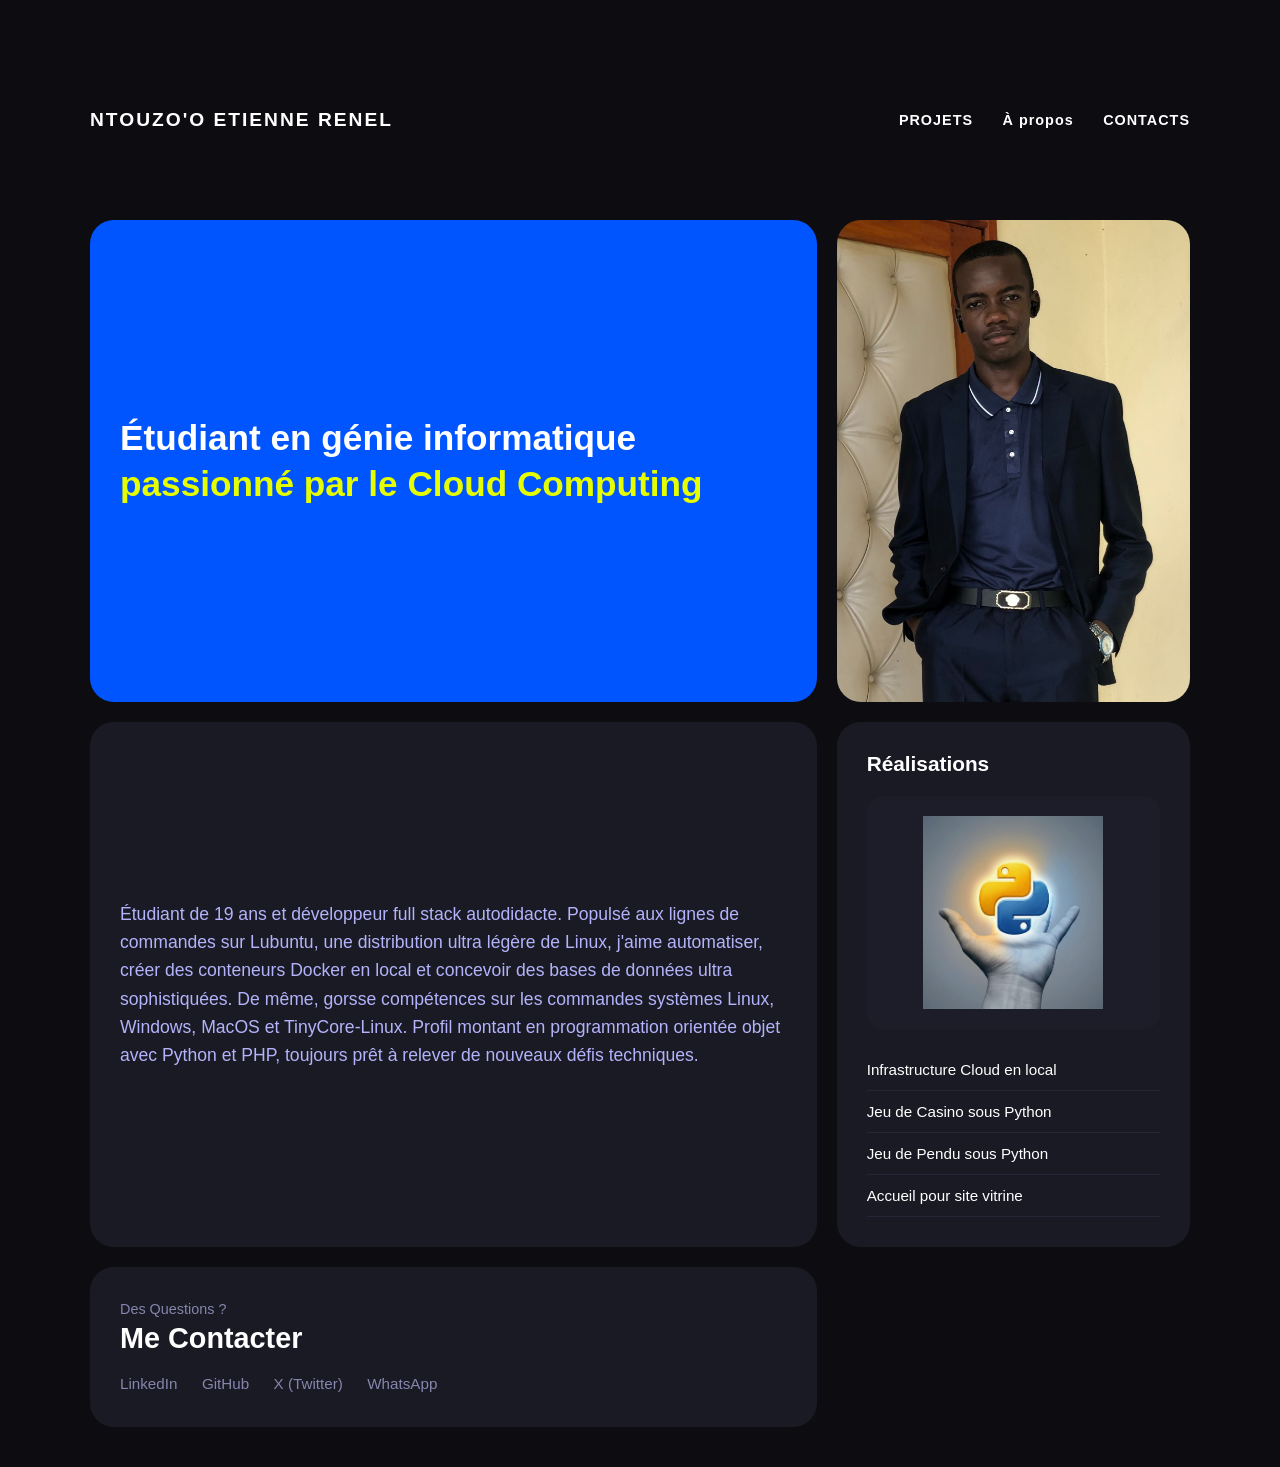
==== index.html @ d42b7a75 "Initial commit: Portfolio de RenelDubinks" ====
<!DOCTYPE html>
<html lang="fr">
<head>
	<meta charset="utf-8">
	<meta name="viewport" content="width=device-width, initial-scale=1.0">
	<title>NTOUZO'O ETIENNE RENEL | Portfolio</title>
	<link rel="stylesheet" type="text/css" href="style.css">
</head>
<body>
	<!-- Conteneur principal -->
	<div class="bento-container">
		<header class="bento-item header-box">
			<h1>NTOUZO'O ETIENNE RENEL</h1>
			<nav>
				<a href="#projets">PROJETS</a>
				<a href="#a-propos">À propos</a>
				<a href="#contacts">CONTACTS</a>
			</nav>
		</header>

		<!-- Bloc 1 : Titre principal. -->
		<section class="bento-item hero-box">
			<h2>Étudiant en génie informatique <span class="highlight">passionné par le Cloud Computing</span></h2>
		</section>

		<!-- BLOC 2 : La photo de profile en costume... -->
		<div class="bento-item profile-box">
			<img src="images/IMG_2497.png" alt="NTOUZO'O ETIENNE RENEL" class="profile-img">
		</div>

		<!-- BLOC 3 : Les réalisations... -->
		<section id="projets" class="bento-item projects-box">
			<h3>Réalisations</h3>
			<div class="project-card python-card">
				<img src="images/1780210042791 (1).png" alt="Python Logo" class="python-img">
			</div>
			<ul class="project-list">
				<li><a href="#">Infrastructure Cloud en local</a></li>
				<li><a href="https://github.com/RenelDUbinks/BinksCasino" target="_blank">Jeu de Casino sous Python</a></li>
				<li><a href="https://github.com/RenelDUbinks/Jeu-du-pendu" target="_blank">Jeu de Pendu sous Python</a></li>
				<li><a href="#" target="_blank">Accueil pour site vitrine</a></li>
			</ul>
		</section>

		<!-- BLOC 4 : La description -->
		<section id="a-propos" class="bento-item bio-box">
			<p>
				Étudiant de 19 ans et développeur full stack autodidacte. Populsé aux lignes de commandes sur Lubuntu, une distribution ultra légère de Linux, j'aime automatiser, créer des conteneurs Docker en local et concevoir des bases de données ultra sophistiquées. De même, gorsse compétences sur les commandes systèmes Linux, Windows, MacOS et TinyCore-Linux. Profil montant en programmation orientée objet avec Python et PHP, toujours prêt à relever de nouveaux défis techniques.
			</p>
		</section>

		<!-- BLOC 5 : Les Contacts... -->
		<section id="contacts" class="bento-item contact-box">
			<p class="sub-text">Des Questions ?</p>
			<h3>Me Contacter</h3>
			<div class="contact-links">
				<a href="https://cm.linkedin.com/in/etiennerenel-ntouzo-o-71755438b" target="_blank">LinkedIn</a>
				<a href="https://github.com/RenelDUbinks" target="_blank">GitHub</a>
				<a href="https://x.com/RenelDubinks" target="_blank">X (Twitter)</a>
				<a href="https://wa.me/237651028293" target="_blank">WhatsApp</a>
			</div>
		</section>
	</div>
</body>
</html>
---- style.css ----
/*======CONFIGURATIONS GÉNÉRALES======*/

*{
	margin: 0;
	padding: 0;
	box-sizing: border-box;
}

body {
	background-color: #0d0d11;
	color: #fff;
	font-family: 'Segoe UI',Tahoma, Geneva, Verdana, sans-serif;
	min-height: 100vh;
	display: flex;
	justify-content: center;
	align-items: center;
	padding: 40px 20px;
}

a {
	color: inherit;
	text-decoration: none;
	transition: all 0.3s ease;
}


/*======MISE EN FORME DU CONTENU======*/

.bento-container {
	display: grid;
	grid-template-columns: repeat(3, 1fr);		/*On crée une grille de 3 colonnes égales...*/
	grid-auto-rows: minmax(160px, auto);		/*On laisse les lignes s'adopter automatiquement*/
	gap: 20px;		/*L'espace entre les blocs*/
	max-width: 1100px;
	width: 100%;
}

/*Style de base pour chaque bloc du Bento*/

.bento-item {
	background-color: #1a1a24;
	border-radius: 24px;
	padding: 30px;
	display: flex;
	flex-direction: column;
	justify-content: center;
	transition: transform 0.3s ease, box-shadow 0.3s ease;
}

.bento-item:hover{
	transform: translateY(-5px);
	box-shadow: 0 10px 20px rgba(0, 0, 0, 0.3);
}

/*======REPLACEMENT DES BLOCS======*/

/*Header prend toute la première ligne (colonne 1 à 4)*/

.header-box {
	grid-column: 1 / 4;
	flex-direction: row;
	justify-content: space-between;
	align-items: center;
	background: transparent;
	padding: 10px 0;
}

.header-box h1{
	font-size: 1.2rem;
	letter-spacing: 2px;
}

.header-box nav a {
	margin-left: 25px;
	font-size: 0.9rem;
	font-weight: 600;
	letter-spacing: 1px;
}

.header-box nav a:hover {
	color: #0055ff;
}

.hero-box {
	grid-column: 1 / 3;
	background-color: #0055ff;
	justify-content: center;
}

.hero-box h2 {
	font-size: 2.2rem;
	font-weight: 700;
	line-height: 1.3;
}

.highlight {
	color: #e6ff00;
}

.profile-box {
	grid-column: 3 / 4;
	padding: 0;
	overflow: hidden;	/*Pourque l'image ne dépasse pas les arrondis.*/
	background-color: #e2dfdb;		/*Fond clair appliqué si la photo ne charge pas.*/
}

.profile-img {
	width: 100%;
	height: 100%;
	object-fit: cover;		/*Recadre le photo*/
	display: block;
}

/*Bloc des réalisatons*/

.projects-box h3 {
	font-size: 1.3rem;
	margin-bottom: 20px;
	color: #fff;
}

.project-card {
	background-color: #1d1d29;
	border-radius: 16px;
	padding: 20px;
	display: flex;
	justify-content: center;
	align-items: cneter;
	margin-bottom: 20px;
}

.python-img {
	max-width: 180px;
	height: auto;
}

.project-list {
	list-style: none;
}

.project-list li {
	padding: 12px 0;
	border-bottom: 1px solid #252538;
	font-size: 0.95rem;
}

.project-list li a:hover {
	color: #0055ff;
	padding-left: 5px;
}

/*La description*/

.bio-box {
	grid-column: 1/3; /*prend 2 colonnes*/
	grid-row: 3/4;
	justify-content: center;
}

.bio-box p {
	font-size: 1.1rem;
	line-height: 1.6;
	color: #b3b3fc;
}

/*Le bloc contact*/

.contact-box {
	grid-column: 1/3;
	grid-row: 4/5;
	background-color: #1a1a24;
}

.sub-text {
	color: #8585ad;
	font-size: 0.9rem;
	margin-bottom: 5px;
}

.contact-box h3 {
	font-size: 1.8rem;
	margin-bottom: 20px;
}

.contact-links a {
	margin-right: 20px;
	font-size: 0.95rem;
	color: #8585ad;
	border-bottom: 1px solid transparent;
}

.contact-links a:hover {
	color: #fff;
	border-bottom: 1px solid #fff;
}

/*======RESPONSIVE DESIGN======*/

@media (max-width: 768px) {
	.bento-container{
		grid-template-columns: 1fr;		/*On affich une seule colenne sur mobile*/
	}

	.header-box, .hero-box, .profile-box, .projects-box, .bio-box, .contact-box {
		grid-column: 1/-1;		/*Tous les blocs occupent tout la largeur.*/
		grid-row: auto;
	}

	.header-box {
		flex-direction: column;
		gap: 15px;
	}

	.profile-box{
		height: 300px;		/*hauteur fixe pour la photo sur mobile.*/
	}
}
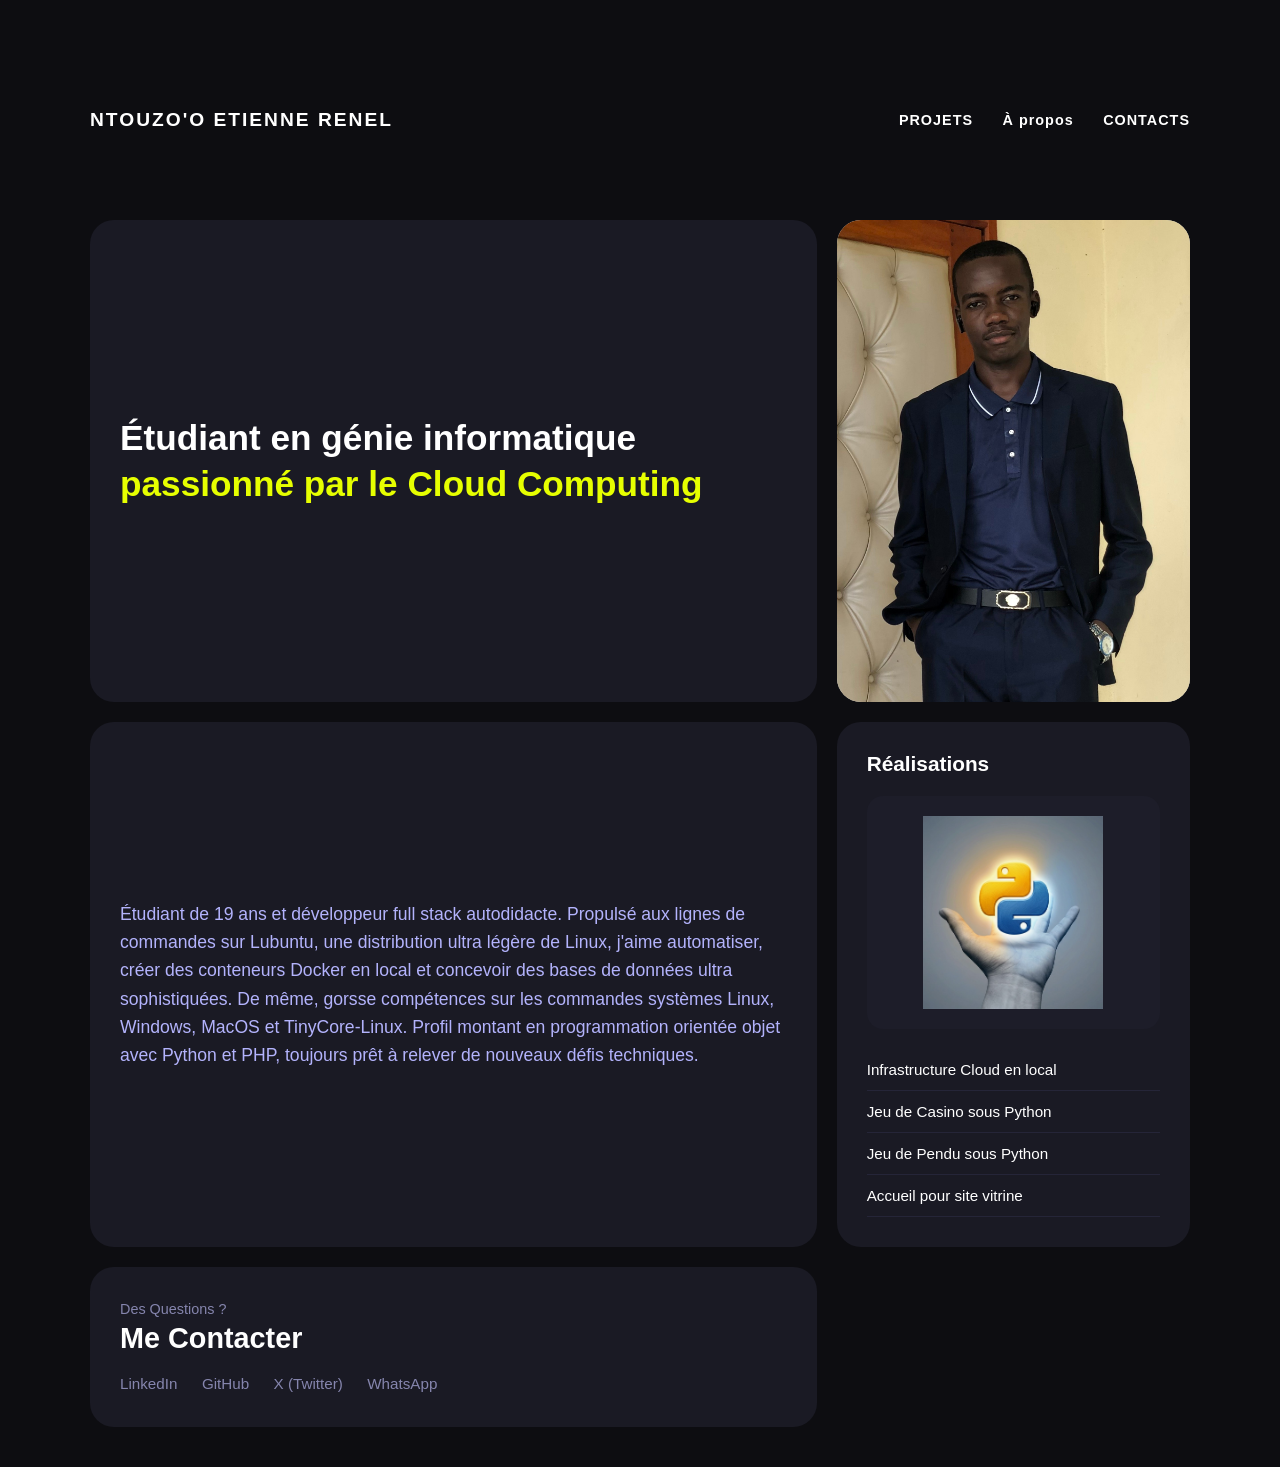
==== commit 30bec28a: "Fix: responsive mobile" ====
--- a/index.html
+++ b/index.html
@@ -45,7 +45,7 @@
 		<!-- BLOC 4 : La description -->
 		<section id="a-propos" class="bento-item bio-box">
 			<p>
-				Étudiant de 19 ans et développeur full stack autodidacte. Populsé aux lignes de commandes sur Lubuntu, une distribution ultra légère de Linux, j'aime automatiser, créer des conteneurs Docker en local et concevoir des bases de données ultra sophistiquées. De même, gorsse compétences sur les commandes systèmes Linux, Windows, MacOS et TinyCore-Linux. Profil montant en programmation orientée objet avec Python et PHP, toujours prêt à relever de nouveaux défis techniques.
+				Étudiant de 19 ans et développeur full stack autodidacte. Propulsé aux lignes de commandes sur Lubuntu, une distribution ultra légère de Linux, j'aime automatiser, créer des conteneurs Docker en local et concevoir des bases de données ultra sophistiquées. De même, gorsse compétences sur les commandes systèmes Linux, Windows, MacOS et TinyCore-Linux. Profil montant en programmation orientée objet avec Python et PHP, toujours prêt à relever de nouveaux défis techniques.
 			</p>
 		</section>
 
--- a/style.css
+++ b/style.css
@@ -83,7 +83,7 @@
 
 .hero-box {
 	grid-column: 1 / 3;
-	background-color: #0055ff;
+	background-color: #1a1a24;
 	justify-content: center;
 }
 
@@ -108,6 +108,7 @@
 	width: 100%;
 	height: 100%;
 	object-fit: cover;		/*Recadre le photo*/
+	object-position: top;
 	display: block;
 }
 
@@ -214,4 +215,9 @@
 	.profile-box{
 		height: 300px;		/*hauteur fixe pour la photo sur mobile.*/
 	}
+
+	.contact-links a {
+		margin-right: 8px;
+		font-size: 0.85rem;
+	}
 }
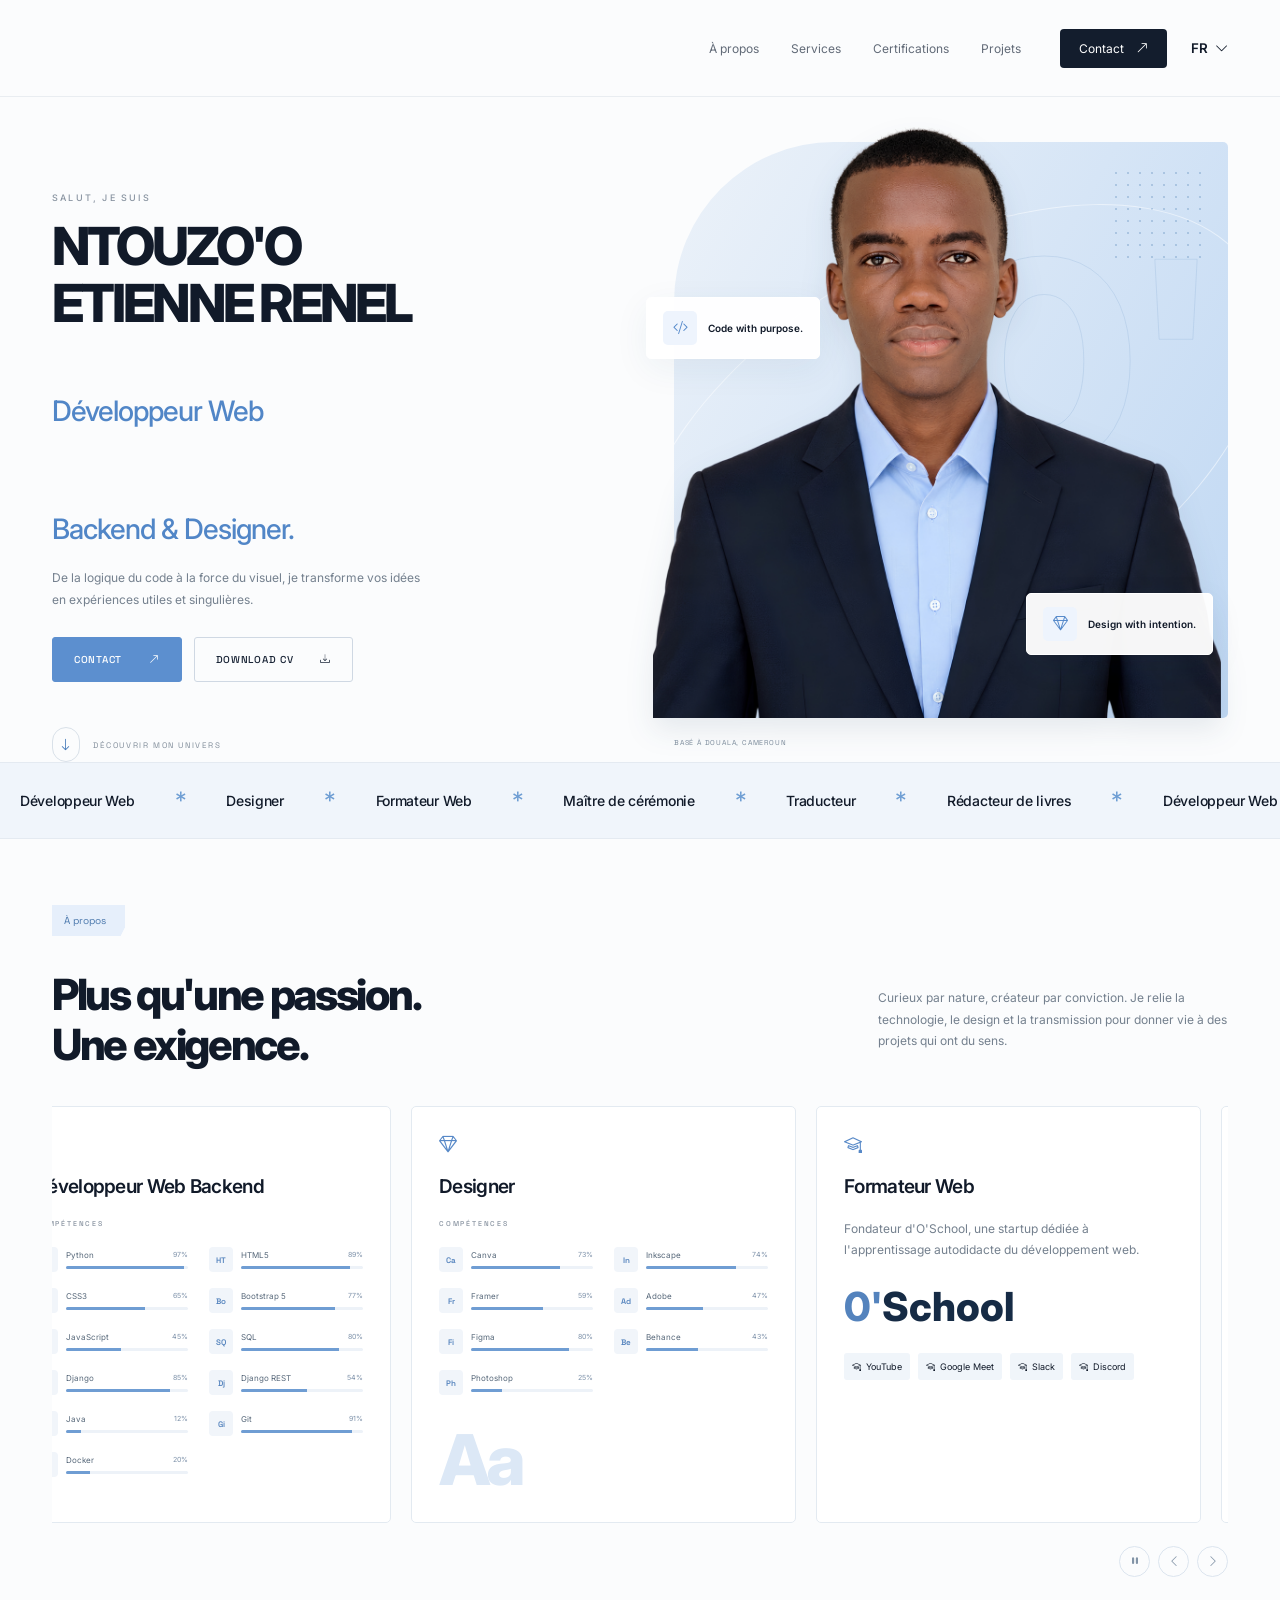
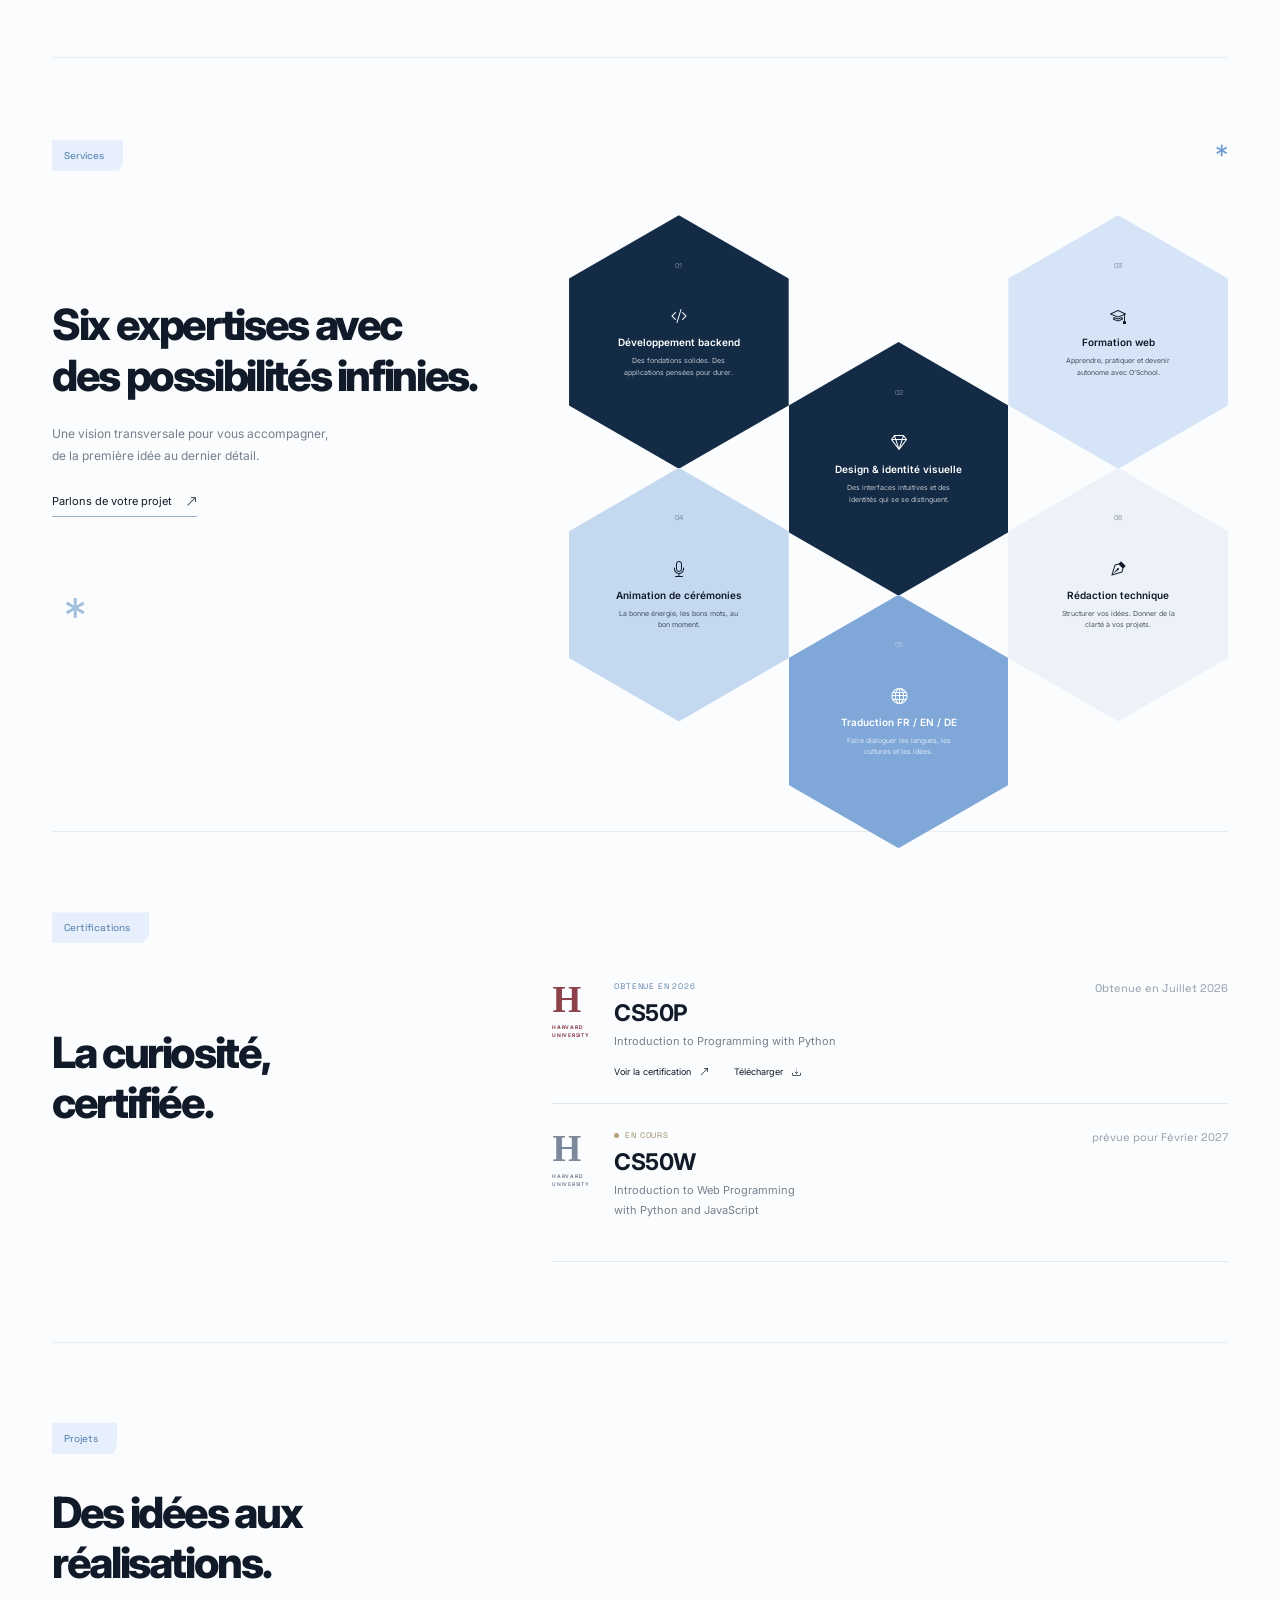
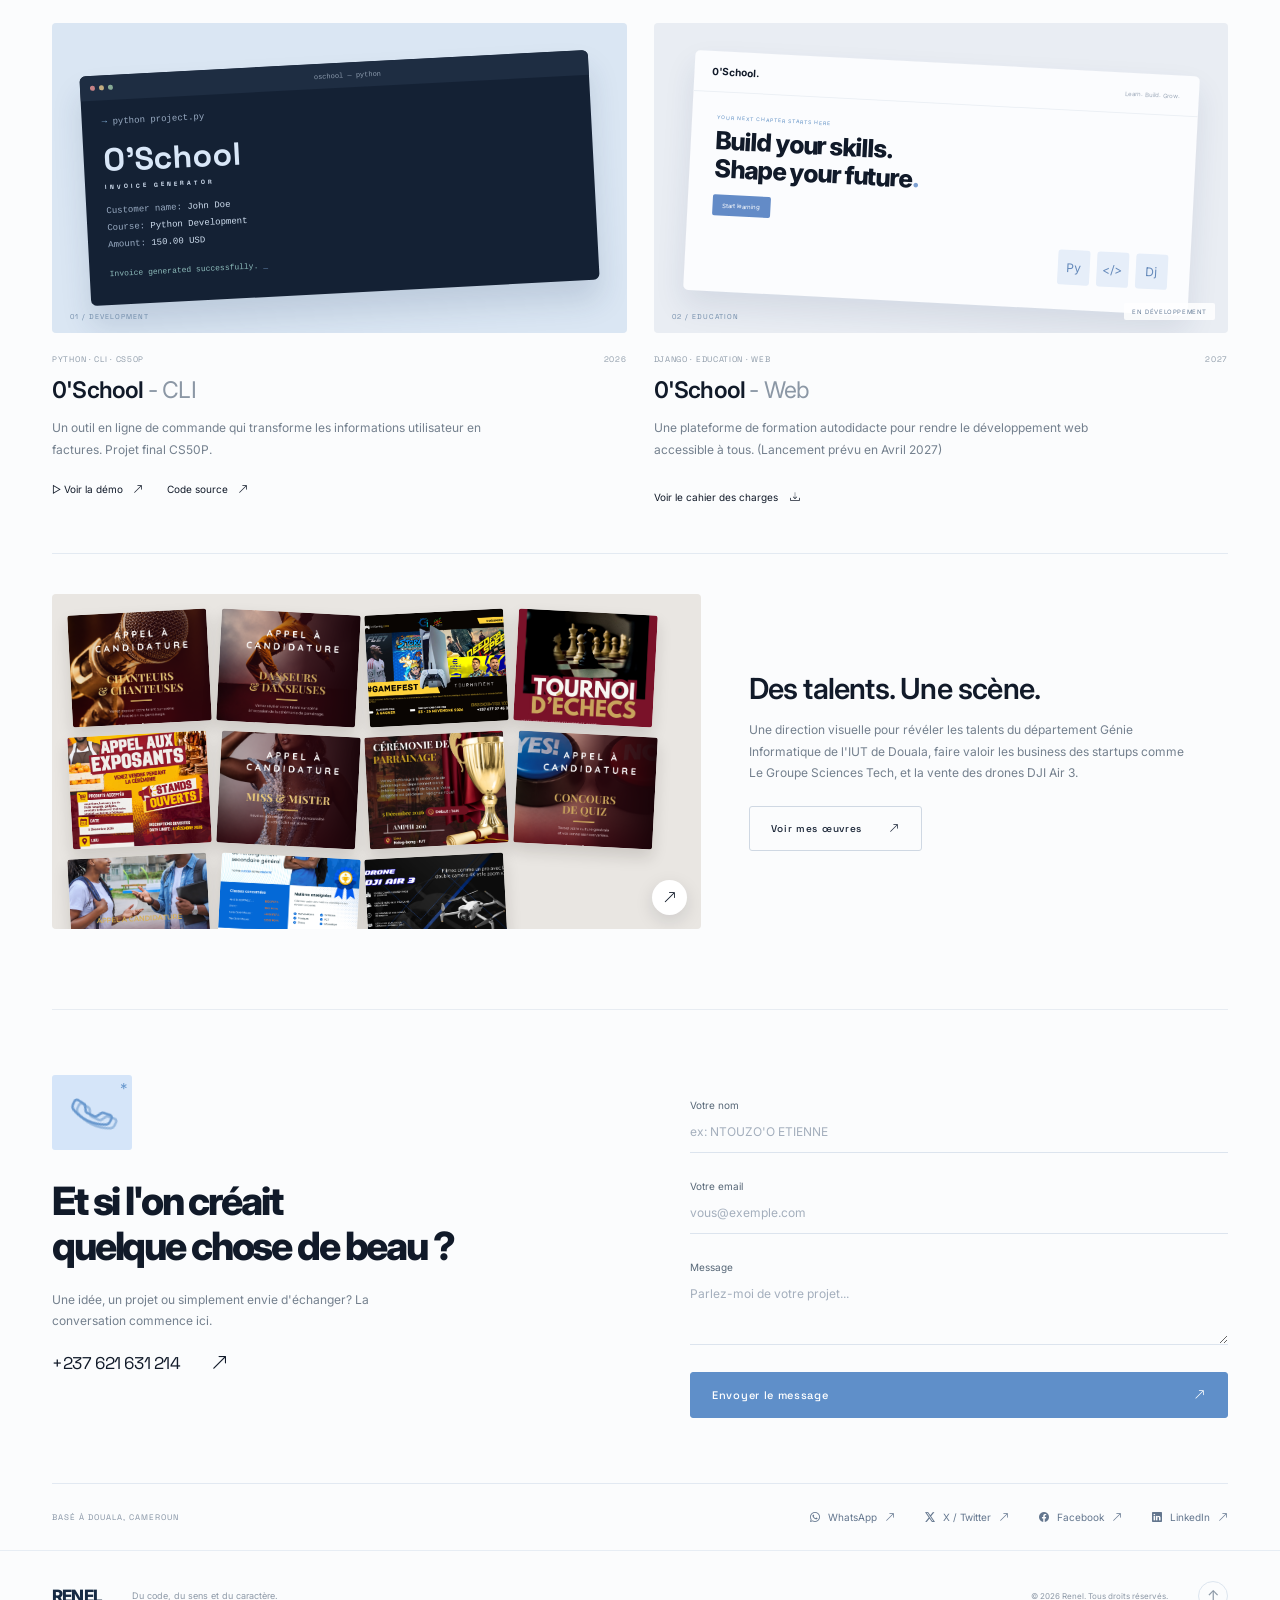
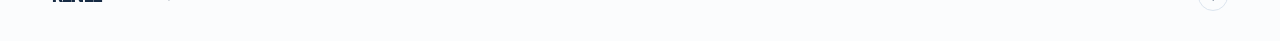
==== commit f3134478: "Nouvelle version de portfolio" ====
--- a/index.html
+++ b/index.html
@@ -1,65 +1,721 @@
-<!DOCTYPE html>
+<!doctype html>
 <html lang="fr">
-<head>
-	<meta charset="utf-8">
-	<meta name="viewport" content="width=device-width, initial-scale=1.0">
-	<title>NTOUZO'O ETIENNE RENEL | Portfolio</title>
-	<link rel="stylesheet" type="text/css" href="style.css">
-</head>
-<body>
-	<!-- Conteneur principal -->
-	<div class="bento-container">
-		<header class="bento-item header-box">
-			<h1>NTOUZO'O ETIENNE RENEL</h1>
-			<nav>
-				<a href="#projets">PROJETS</a>
-				<a href="#a-propos">À propos</a>
-				<a href="#contacts">CONTACTS</a>
-			</nav>
-		</header>
-
-		<!-- Bloc 1 : Titre principal. -->
-		<section class="bento-item hero-box">
-			<h2>Étudiant en génie informatique <span class="highlight">passionné par le Cloud Computing</span></h2>
-		</section>
-
-		<!-- BLOC 2 : La photo de profile en costume... -->
-		<div class="bento-item profile-box">
-			<img src="images/IMG_2497.png" alt="NTOUZO'O ETIENNE RENEL" class="profile-img">
-		</div>
-
-		<!-- BLOC 3 : Les réalisations... -->
-		<section id="projets" class="bento-item projects-box">
-			<h3>Réalisations</h3>
-			<div class="project-card python-card">
-				<img src="images/1780210042791 (1).png" alt="Python Logo" class="python-img">
-			</div>
-			<ul class="project-list">
-				<li><a href="#">Infrastructure Cloud en local</a></li>
-				<li><a href="https://github.com/RenelDUbinks/BinksCasino" target="_blank">Jeu de Casino sous Python</a></li>
-				<li><a href="https://github.com/RenelDUbinks/Jeu-du-pendu" target="_blank">Jeu de Pendu sous Python</a></li>
-				<li><a href="#" target="_blank">Accueil pour site vitrine</a></li>
-			</ul>
-		</section>
-
-		<!-- BLOC 4 : La description -->
-		<section id="a-propos" class="bento-item bio-box">
-			<p>
-				Étudiant de 19 ans et développeur full stack autodidacte. Propulsé aux lignes de commandes sur Lubuntu, une distribution ultra légère de Linux, j'aime automatiser, créer des conteneurs Docker en local et concevoir des bases de données ultra sophistiquées. De même, gorsse compétences sur les commandes systèmes Linux, Windows, MacOS et TinyCore-Linux. Profil montant en programmation orientée objet avec Python et PHP, toujours prêt à relever de nouveaux défis techniques.
-			</p>
-		</section>
-
-		<!-- BLOC 5 : Les Contacts... -->
-		<section id="contacts" class="bento-item contact-box">
-			<p class="sub-text">Des Questions ?</p>
-			<h3>Me Contacter</h3>
-			<div class="contact-links">
-				<a href="https://cm.linkedin.com/in/etiennerenel-ntouzo-o-71755438b" target="_blank">LinkedIn</a>
-				<a href="https://github.com/RenelDUbinks" target="_blank">GitHub</a>
-				<a href="https://x.com/RenelDubinks" target="_blank">X (Twitter)</a>
-				<a href="https://wa.me/237651028293" target="_blank">WhatsApp</a>
-			</div>
-		</section>
-	</div>
-</body>
+  <head>
+    <meta charset="UTF-8" />
+    <meta name="viewport" content="width=device-width, initial-scale=1.0" />
+    <meta name="theme-color" content="#fbfcfd" />
+    <meta
+      name="description"
+      content="NTOUZO'O Etienne Renel Développeur Web Backend &amp; Designer à Douala. Développement, design, formation et création."
+    />
+    <link rel="icon" type="image/png" href="./assets/logo.png" />
+    <title>Renel — Développeur Backend &amp; Designer</title>
+
+    <!-- Polices Inter & Space Grotesk -->
+    <link rel="preconnect" href="https://fonts.googleapis.com" />
+    <link rel="preconnect" href="https://fonts.gstatic.com" crossorigin />
+    <link
+      href="https://fonts.googleapis.com/css2?family=Inter:wght@400;500;600;700;800&family=Space+Grotesk:wght@400;500;600;700&display=swap"
+      rel="stylesheet"
+    />
+
+    <link
+      rel="stylesheet"
+      href="https://cdn.jsdelivr.net/npm/bootstrap-icons@1.11.3/font/bootstrap-icons.min.css"
+    />
+
+    <link rel="stylesheet" href="./css/style.css" />
+  </head>
+
+  <body>
+    <header class="header">
+
+      <nav class="nav" id="main-nav" aria-label="Navigation principale">
+        <a href="#about" data-i18n="nav.0">À propos</a>
+        <a href="#services" data-i18n="nav.1">Services</a>
+        <a href="#certifications" data-i18n="nav.2">Certifications</a>
+        <a href="#projects" data-i18n="nav.3">Projets</a>
+      </nav>
+
+      <div class="nav-actions">
+        <a class="nav-contact" href="#contact">
+          <span data-i18n="navContact">Contact</span>
+          <i class="bi bi-arrow-up-right" aria-hidden="true"></i>
+        </a>
+
+        <div class="language">
+          <button
+            type="button"
+            id="lang-toggle"
+            aria-expanded="false"
+            aria-controls="lang-menu"
+          >
+            <span id="current-lang">FR</span>
+            <i class="bi bi-chevron-down" aria-hidden="true"></i>
+          </button>
+          <div class="language-menu" id="lang-menu" hidden>
+            <button type="button" data-lang="EN">EN</button>
+            <button type="button" data-lang="DE">DE</button>
+          </div>
+        </div>
+
+        <button
+          type="button"
+          class="mobile-toggle"
+          id="mobile-toggle"
+          aria-label="Menu"
+          aria-expanded="false"
+          aria-controls="main-nav"
+        >
+          <i class="bi bi-list" id="mobile-toggle-icon" aria-hidden="true"></i>
+        </button>
+      </div>
+    </header>
+
+    <main>
+
+      <section class="hero" id="home">
+        <div class="hero-copy">
+
+          <p class="eyebrow hero-hello" data-i18n="hello">Salut, je suis</p>
+
+          <h1>
+            NTOUZO'O
+            <br />
+            ETIENNE RENEL<span></span>
+          </h1>
+
+          <h2>
+            <span data-i18n="role">Développeur Web</span>
+            <br />
+            <span data-i18n="role2">Backend &amp; Designer.</span>
+          </h2>
+
+          <p class="hero-intro" data-i18n="intro">
+            De la logique du code à la force du visuel, je transforme vos idées en
+            expériences utiles et singulières
+          </p>
+
+          <div class="hero-buttons">
+            <a href="#contact" class="button primary">
+              <span data-i18n="contactBtn">CONTACT</span>
+              <i class="bi bi-arrow-up-right" aria-hidden="true"></i>
+            </a>
+            <a href="./assets/CV-Renel.pdf" download class="button outline">
+              <span data-i18n="downloadCv">DOWNLOAD CV</span>
+              <i class="bi bi-download" aria-hidden="true"></i>
+            </a>
+          </div>
+
+          <a class="discover" href="#about">
+            <span aria-hidden="true"><i class="bi bi-arrow-down"></i></span>
+            <span data-i18n="discover">DÉCOUVRIR MON UNIVERS</span>
+          </a>
+        </div>
+
+        <div class="hero-visual">
+          <div class="portrait-bg">
+            <div class="dot-grid" aria-hidden="true"></div>
+            <span class="big-outline" aria-hidden="true">0'</span>
+            <div class="orbit" aria-hidden="true"></div>
+            <span class="geometry" aria-hidden="true">&gt;</span>
+          </div>
+
+          <img
+            class="portrait"
+            src="./assets/portrait.png"
+            alt="NTOUZO'O Etienne Renel"
+          />
+
+          <div class="floating-label code-label">
+            <span class="floating-icon">
+              <i class="bi bi-code-slash" aria-hidden="true"></i>
+            </span>
+            <div>
+              Code with purpose.
+            </div>
+          </div>
+
+          <div class="floating-label design-label">
+            <span class="floating-icon">
+              <i class="bi bi-gem" aria-hidden="true"></i>
+            </span>
+            <div>Design with intention.</div>
+          </div>
+
+          <div class="visual-bottom">
+            <span>
+              <span data-i18n="based">BASÉ À DOUALA, CAMEROUN</span>
+            </span>
+          </div>
+        </div>
+      </section>
+
+      <!-- MARQUEE DES CASQUETTES JUSTE SOUS LA HERO SECTION -->
+      <div class="marquee" aria-label="Casquettes et rôles">
+        <div>
+          <div id="marquee-track-1">
+            <span>Développeur Web<b>*</b></span>
+            <span>Designer<b>*</b></span>
+            <span>Formateur Web<b>*</b></span>
+            <span>Maître de cérémonie<b>*</b></span>
+            <span>Traducteur<b>*</b></span>
+            <span>Rédacteur de livres<b>*</b></span>
+          </div>
+          <div id="marquee-track-2" aria-hidden="true">
+            <span>Développeur Web<b>*</b></span>
+            <span>Designer<b>*</b></span>
+            <span>Formateur Web<b>*</b></span>
+            <span>Maître de cérémonie<b>*</b></span>
+            <span>Traducteur<b>*</b></span>
+            <span>Rédacteur de livres<b>*</b></span>
+          </div>
+        </div>
+      </div>
+
+      <!-- À PROPOS & SAVOIR-FAIRE -->
+      <section id="about" class="about section">
+        <div class="section-top">
+          <span class="section-tag" data-i18n="nav.0">À propos</span>
+        </div>
+
+        <div class="section-heading">
+          <h2 data-i18n="about">Plus qu'une passion.\nUne exigence.</h2>
+          <p data-i18n="aboutText">
+            Curieux par nature, créateur par conviction. Je relie la technologie, le
+            design et la transmission pour donner vie à des projets qui ont du sens.
+          </p>
+        </div>
+
+        <div
+          class="carousel"
+          id="expertise-carousel"
+          tabindex="0"
+          aria-label="Cartes d'expertise"
+        >
+          <!-- Carte 01 / 06 : Backend -->
+          <article class="expertise-card">
+            <div class="card-top">
+              <i class="bi bi-code-slash" aria-hidden="true"></i>
+            </div>
+            <h3 data-i18n="roleBackendCard">Développeur Web Backend</h3>
+            <p class="eyebrow" data-i18n="skills">COMPÉTENCES</p>
+            <div class="skill-grid" data-skill-group="backend"></div>
+          </article>
+
+          <!-- Carte 02 / 06 : Designer -->
+          <article class="expertise-card">
+            <div class="card-top">
+              <i class="bi bi-gem" aria-hidden="true"></i>
+            </div>
+            <h3>Designer</h3>
+            <p class="eyebrow" data-i18n="skills">COMPÉTENCES</p>
+            <div class="skill-grid" data-skill-group="design"></div>
+            <div class="design-motif" aria-hidden="true">
+              Aa<span></span>
+            </div>
+          </article>
+
+          <!-- Carte 03 / 06 : Formateur Web -->
+          <article class="expertise-card">
+            <div class="card-top">
+              <i class="bi bi-mortarboard" aria-hidden="true"></i>
+            </div>
+            <h3 data-i18n="roles.2">Formateur Web</h3>
+            <p class="card-description" data-i18n="instructor">
+              Fondateur d'O'School, une startup dédiée à l'apprentissage autodidacte du
+              développement web.
+            </p>
+            <div class="school-mark">
+              0'<span>School</span>
+            </div>
+            <div class="tool-list">
+              <span><i class="bi bi-mortarboard" aria-hidden="true"></i>YouTube</span>
+              <span><i class="bi bi-mortarboard" aria-hidden="true"></i>Google Meet</span>
+              <span><i class="bi bi-mortarboard" aria-hidden="true"></i>Slack</span>
+              <span><i class="bi bi-mortarboard" aria-hidden="true"></i>Discord</span>
+            </div>
+          </article>
+
+          <!-- Carte 04 / 06 : Maître de cérémonie -->
+          <article class="expertise-card">
+            <div class="card-top">
+              <i class="bi bi-mic" aria-hidden="true"></i>
+            </div>
+            <h3 data-i18n="roles.3">Maître de cérémonie</h3>
+            <p class="card-description" data-i18n="mc">
+              De l'éloquence, de la prestance et une énergie au service de chaque
+              événement.
+            </p>
+            <ul class="events" id="mc-events">
+              <li>Accueil des nouveaux étudiants IUT Douala Oct. 2026</li>
+              <li>Bilinguisme &amp; multiculturalisme Lycée de Bétaré-Oya Fév. 2024</li>
+              <li>Réception des meilleurs élèves Sous-préfecture de Bétaré-Oya Fév. 2026</li>
+              <li>Meilleur élève et MC (2024)</li>
+              <li>Mariage d'un cadre de la CRTV Ekounou Cephta Juil. 2026</li>
+            </ul>
+          </article>
+
+          <!-- Carte 05 / 06 : Traducteur -->
+          <article class="expertise-card">
+            <div class="card-top">
+              <i class="bi bi-globe" aria-hidden="true"></i>
+            </div>
+            <h3 data-i18n="roles.4">Traducteur</h3>
+            <p class="card-description" data-i18n="translation">
+              Interprète entre micro-investisseurs allemands et commerçants camerounais
+              en 2026.
+            </p>
+            <div class="language-list" id="language-list">
+              <div><span>FR</span> Français Langue natale</div>
+              <div><span>EN</span> Anglais Professionnel</div>
+              <div><span>DE</span> Allemand Intermédiaire</div>
+            </div>
+          </article>
+
+          <!-- Carte 06 / 06 : Rédacteur de livres -->
+          <article class="expertise-card">
+            <div class="card-top">
+              <i class="bi bi-vector-pen" aria-hidden="true"></i>
+            </div>
+            <h3 data-i18n="roles.5">Rédacteur de livres</h3>
+            <p class="card-description" data-i18n="writer">
+              Des documents professionnels et techniques précis. Principal rédacteur du
+              projet académique MediCare.
+            </p>
+            <div class="skill-grid" data-skill-group="writing"></div>
+            <div class="doc-links">
+              <span data-i18n="writingExamples">Voir des exemples de rédaction</span>
+              <a href="/assets/MediCare.pdf" download>
+                <span>MediCare</span>
+                <i class="bi bi-download" aria-hidden="true"></i>
+              </a>
+              <a href="/assets/OSchool.pdf" download>
+                <span>0'School</span>
+                <i class="bi bi-download" aria-hidden="true"></i>
+              </a>
+            </div>
+          </article>
+        </div>
+
+        <div class="carousel-controls">
+          <div>
+            <button type="button" id="carousel-toggle" aria-label="Mettre en pause">
+              <i class="bi bi-pause-fill" id="carousel-toggle-icon" aria-hidden="true"></i>
+            </button>
+            <button type="button" id="carousel-prev" aria-label="Précédent">
+              <i class="bi bi-chevron-left" aria-hidden="true"></i>
+            </button>
+            <button type="button" id="carousel-next" aria-label="Suivant">
+              <i class="bi bi-chevron-right" aria-hidden="true"></i>
+            </button>
+          </div>
+        </div>
+      </section>
+
+      <!-- SERVICES -->
+      <section id="services" class="section services">
+        <div class="section-top">
+          <span class="section-tag" data-i18n="nav.1">Services</span>
+          <span class="tiny-star" aria-hidden="true">*</span>
+        </div>
+
+        <div class="services-layout">
+          <div>
+            <h2 data-i18n="services">Six expertises avec \ndes possibilités infinies.</h2>
+            <p data-i18n="serviceText">
+              Une vision transversale pour vous accompagner, de la première idée au
+              dernier détail.
+            </p>
+            <a href="#contact" class="text-link">
+              <span data-i18n="contact">Parlons de votre projet</span>
+              <i class="bi bi-arrow-up-right" aria-hidden="true"></i>
+            </a>
+            <div class="service-art" aria-hidden="true">
+              <span>*</span>
+            </div>
+          </div>
+
+          <div class="honeycomb" id="services-honeycomb"></div>
+        </div>
+      </section>
+
+      <!-- CERTIFICATIONS -->
+      <section class="section certifications" id="certifications">
+        <div class="section-top">
+          <span class="section-tag" data-i18n="nav.2">Certifications</span>
+        </div>
+
+        <div class="cert-layout">
+          <h2>
+            <span data-i18n="certTitle">La curiosité,\ncertifiée.</span>
+          </h2>
+
+          <div class="cert-list">
+            <article>
+              <div class="harvard">
+                H
+                <span>
+                  HARVARD
+                  <br />
+                  UNIVERSITY
+                </span>
+              </div>
+              <div class="cert-name">
+                <span class="status">
+                  <span data-i18n="earned">OBTENUE EN 2026</span>
+                </span>
+                <h3>CS50P</h3>
+                <p>Introduction to Programming with Python</p>
+                <div class="cert-links">
+                  <a
+                    target="_blank"
+                    rel="noreferrer"
+                    href="https://cs50.harvard.edu/certificates/c3a05620-7517-4a3b-98b5-ef4d5afd0a8a"
+                  >
+                    <span data-i18n="verify">Voir la certification</span>
+                    <i class="bi bi-arrow-up-right" aria-hidden="true"></i>
+                  </a>
+                  <a href="./assets/CS50P.pdf" download aria-label="Télécharger CS50P PDF">
+                    <span data-i18n="download">Télécharger</span>
+                    <i class="bi bi-download" aria-hidden="true"></i>
+                  </a>
+                </div>
+              </div>
+              <span class="cert-year">Obtenue en Juillet 2026</span>
+            </article>
+
+            <article>
+              <div class="harvard muted">
+                H
+                <span>
+                  HARVARD
+                  <br />
+                  UNIVERSITY
+                </span>
+              </div>
+              <div class="cert-name">
+                <span class="status progress">
+                  <i aria-hidden="true"></i>
+                  <span data-i18n="ongoing">EN COURS</span>
+                </span>
+                <h3>CS50W</h3>
+                <p>
+                  Introduction to Web Programming
+                  <br />
+                  with Python and JavaScript
+                </p>
+              </div>
+              <span class="cert-year">prévue pour Février 2027</span>
+            </article>
+          </div>
+        </div>
+      </section>
+
+      <!-- PROJETS -->
+      <section class="section projects" id="projects">
+        <div class="section-top">
+          <span class="section-tag" data-i18n="nav.3">Projets</span>
+        </div>
+
+        <div class="section-heading">
+          <h2 data-i18n="projectsTitle">Des idées aux\nréalisations.</h2>
+        </div>
+
+        <div class="project-grid">
+          <!-- Projet 01 : 0'School - CLI -->
+          <article class="project">
+            <div class="project-image terminal-cover">
+              <div class="terminal">
+                <div class="terminal-bar">
+                  <i aria-hidden="true"></i>
+                  <i aria-hidden="true"></i>
+                  <i aria-hidden="true"></i>
+                  <span>oschool — python</span>
+                </div>
+                <div class="terminal-body">
+                  <p><b>&rarr;</b> python project.py</p>
+                  <strong>
+                    O'School<span>INVOICE GENERATOR</span>
+                  </strong>
+                  <p>
+                    Customer name: <em>John Doe</em>
+                    <br />
+                    Course: <em>Python Development</em>
+                    <br />
+                    Amount: <em>150.00 USD</em>
+                  </p>
+                  <p class="terminal-success">
+                    Invoice generated successfully.
+                    <span class="cursor" aria-hidden="true">_</span>
+                  </p>
+                </div>
+              </div>
+              <span class="cover-index">01 / DEVELOPMENT</span>
+            </div>
+
+            <div class="project-meta">
+              <span>PYTHON &middot; CLI &middot; CS50P</span>
+              <span>2026</span>
+            </div>
+            <h3>0'School <span>- CLI</span></h3>
+            <p data-i18n="cli">
+              Un outil en ligne de commande qui transforme les informations utilisateur
+              en factures. Projet final CS50P.
+            </p>
+            <div class="project-links">
+              <a
+                href="https://youtu.be/aZAu3bZ67do?si=v4bp2zH_X38Izhgm"
+                target="_blank"
+                rel="noreferrer"
+              >
+                <span>&#9655; <span data-i18n="demo">Voir la démo</span></span>
+                <i class="bi bi-arrow-up-right" aria-hidden="true"></i>
+              </a>
+              <a
+                href="https://github.com/RenelDubinks/oschool"
+                target="_blank"
+                rel="noreferrer"
+              >
+                <span data-i18n="code">Code source</span>
+                <i class="bi bi-arrow-up-right" aria-hidden="true"></i>
+              </a>
+            </div>
+          </article>
+
+          <!-- Projet 02 : 0'School - Web -->
+          <article class="project">
+            <div class="project-image web-cover">
+              <div class="mini-web">
+                <div class="mini-nav">
+                  <b>0'School.</b>
+                  <span>Learn. Build. Grow.</span>
+                </div>
+                <div class="mini-body">
+                  <span>YOUR NEXT CHAPTER STARTS HERE</span>
+                  <h4>
+                    Build your skills.
+                    <br />
+                    Shape your future<span>.</span>
+                  </h4>
+                  <span class="mini-button">Start learning</span>
+                  <div class="mini-courses">
+                    <i>Py</i>
+                    <i>&lt;/&gt;</i>
+                    <i>Dj</i>
+                  </div>
+                </div>
+              </div>
+              <span class="cover-index">02 / EDUCATION</span>
+              <span class="build-badge" data-i18n="build">EN DÉVELOPPEMENT</span>
+            </div>
+
+            <div class="project-meta">
+              <span>DJANGO &middot; EDUCATION &middot; WEB</span>
+              <span>2027</span>
+            </div>
+            <h3>0'School <span>- Web</span></h3>
+            <p data-i18n="web">
+              Une plateforme de formation autodidacte pour rendre le développement web
+              accessible à tous. (Lancement prévu en Avril 2027)
+            </p>
+            <a class="spec-link" href="./assets/OSchool.pdf" download>
+              <span data-i18n="docs">voir le cahiers des charges</span>
+              <i class="bi bi-download" aria-hidden="true"></i>
+            </a>
+          </article>
+
+          <!-- Projet 03 : Direction Artistique -->
+          <article class="project project-wide">
+            <button
+              type="button"
+              class="project-image poster-cover"
+              id="open-gallery-btn"
+              aria-label="Voir mes œuvres"
+            >
+              <img src="./assets/chanteurs.png" alt="Affiche chanteurs" loading="lazy" />
+              <img src="./assets/danseurs.png" alt="Affiche danseurs" loading="lazy" />
+              <img src="./assets/gaming.png" alt="Affiche gaming" loading="lazy" />
+              <img src="./assets/échec.png" alt="Affiche échec" loading="lazy" />
+              <img src="./assets/exposants.png" alt="Affiche exposants" loading="lazy" />
+              <img src="./assets/miss.png" alt="Affiche miss" loading="lazy" />
+              <img src="./assets/parrainage.png" alt="Affiche parrainage" loading="lazy" />
+              <img src="./assets/quiz.png" alt="Affiche quiz" loading="lazy" />
+              <img src="./assets/communication.png" alt="Affiche communication" loading="lazy" />
+              <img src="./assets/gs.png" alt="Flyer GS" loading="lazy" />
+              <img src="./assets/drone.png" alt="flyer drone" loading="lazy" />
+              <span class="gallery-open" aria-hidden="true">
+                <i class="bi bi-arrow-up-right"></i>
+              </span>
+            </button>
+
+            <div class="wide-copy">
+              <h3 data-i18n="artTitle">Des talents. Une scène.</h3>
+              <p data-i18n="design">
+                Une direction visuelle pour révéler les talents du département Génie
+                Informatique de l'IUT de Douala, faire valoir les business des startups comme Le Groupe Sciences Tech, et la vente des drones DJI Air 3
+              </p>
+              <button type="button" class="button outline" id="open-gallery-btn-2">
+                <span data-i18n="works">Voir mes œuvres</span>
+                <i class="bi bi-arrow-up-right" aria-hidden="true"></i>
+              </button>
+            </div>
+          </article>
+        </div>
+      </section>
+
+      <!-- CONTACT -->
+      <section class="contact section" id="contact">
+        <div class="contact-copy">
+          <div class="phone-art">
+            <i class="bi bi-telephone" aria-hidden="true"></i>
+            <span aria-hidden="true">*</span>
+          </div>
+          <h2 data-i18n="together">Et si l'on créait\nquelque chose de beau ?</h2>
+          <p data-i18n="contactText">
+            Une idée, un projet ou simplement envie d'échanger? La conversation
+            commence ici.
+          </p>
+          <a
+            href="https://wa.me/237621631214"
+            target="_blank"
+            rel="noreferrer"
+            class="contact-number"
+          >
+            <span>+237 621 631 214</span>
+            <i class="bi bi-arrow-up-right" aria-hidden="true"></i>
+          </a>
+        </div>
+
+        <form id="whatsapp-form" action="mailto:ntouzooetiennerenel@gmail.com" method="POST">
+          <label>
+            <span data-i18n="name">Votre nom</span>
+            <input
+              required
+              type="text"
+              name="name"
+              autocomplete="name"
+              placeholder="ex: NTOUZO'O ETIENNE"
+            />
+          </label>
+
+          <label>
+            <span data-i18n="email">Votre email</span>
+            <input
+              required
+              type="email"
+              name="email"
+              autocomplete="email"
+              placeholder="vous@exemple.com"
+            />
+          </label>
+
+          <label>
+            <span data-i18n="messageLabel">Message</span>
+            <textarea
+              required
+              name="message"
+              rows="3"
+              data-i18n-placeholder="message"
+              placeholder="Parlez-moi de votre projet..."
+            ></textarea>
+          </label>
+
+          <button class="button primary" type="submit">
+            <span data-i18n="send">Envoyer le message</span>
+            <i class="bi bi-arrow-up-right" aria-hidden="true"></i>
+          </button>
+        </form>
+      </section>
+
+      <!-- RÉSEAUX SOCIAUX -->
+      <div class="social-row">
+        <span data-i18n="based">BASÉ À DOUALA, CAMEROUN</span>
+        <div>
+          <a
+            target="_blank"
+            rel="noreferrer"
+            href="https://wa.me/237621631214"
+          >
+            <i class="bi bi-whatsapp" aria-hidden="true"></i>
+            <span>WhatsApp</span>
+            <i class="bi bi-arrow-up-right" aria-hidden="true"></i>
+          </a>
+
+          <a
+            target="_blank"
+            rel="noreferrer"
+            href="https://x.com/RenelDubinks"
+          >
+            <i class="bi bi-twitter-x" aria-hidden="true"></i>
+            <span>X / Twitter</span>
+            <i class="bi bi-arrow-up-right" aria-hidden="true"></i>
+          </a>
+          <a
+            target="_blank"
+            rel="noreferrer"
+            href="https://web.facebook.com/profile.php?id=61580027571911"
+          >
+            <i class="bi bi-facebook" aria-hidden="true"></i>
+            <span>Facebook</span>
+            <i class="bi bi-arrow-up-right" aria-hidden="true"></i>
+          </a>
+
+          <a
+            target="_blank"
+            rel="noreferrer"
+            href="https://www.linkedin.com/in/etienne-renel-ntouzo-o-71755438b"
+          >
+            <i class="bi bi-linkedin" aria-hidden="true"></i>
+            <span>LinkedIn</span>
+            <i class="bi bi-arrow-up-right" aria-hidden="true"></i>
+          </a>
+
+        </div>
+      </div>
+    </main>
+
+    <footer>
+      <a href="#" class="footer-brand">RENEL</a>
+      <span data-i18n="footer">L'amour d'un travail bien fait</span>
+      <small>
+        &copy; <span id="current-year">2026</span> Renel.
+        <span data-i18n="rights">Tous droits réservés.</span>
+      </small>
+      <a href="#home" aria-label="Top">&uarr;</a>
+    </footer>
+
+    <!-- TOAST DE NOTIFICATION -->
+    <div role="status" class="toast" id="toast" hidden></div>
+
+    <!-- MODALE GALERIE DIRECTION ARTISTIQUE -->
+    <dialog id="gallery-dialog">
+      <div class="gallery-header">
+        <div>
+          <p data-i18n="gallery">Cérémonie de parrainage 2026</p>
+          <span id="gallery-counter">01 / 03</span>
+        </div>
+        <button type="button" id="close-gallery-btn" aria-label="Fermer">
+          <i class="bi bi-x-lg" aria-hidden="true"></i>
+        </button>
+      </div>
+
+      <div class="gallery-image">
+        <button type="button" id="gallery-prev" aria-label="Previous">
+          <i class="bi bi-chevron-left" aria-hidden="true"></i>
+        </button>
+        <img id="gallery-img" src="/assets/chanteurs.png" alt="Affiche chanteurs" />
+        <button type="button" id="gallery-next" aria-label="Next">
+          <i class="bi bi-chevron-right" aria-hidden="true"></i>
+        </button>
+      </div>
+
+      <a class="button primary" id="gallery-download" href="/assets/chanteurs.png" download>
+        <span data-i18n="download">Télécharger</span>
+        <i class="bi bi-download" aria-hidden="true"></i>
+      </a>
+    </dialog>
+
+    <script src="./js/main.js" defer></script>
+  </body>
 </html>
--- a/css/style.css
+++ b/css/style.css
@@ -0,0 +1,2177 @@
+@layer base {
+  html {
+    scroll-behavior: smooth;
+    scroll-padding-top: 100px;
+  }
+
+  body {
+    margin: 0;
+    background: #fbfcfd;
+    color: #111a29;
+    font-family: "Inter", sans-serif;
+    -webkit-font-smoothing: antialiased;
+  }
+
+  button,
+  a,
+  input,
+  textarea {
+    -webkit-tap-highlight-color: transparent;
+  }
+
+  button,
+  a {
+    touch-action: manipulation;
+  }
+
+  button {
+    cursor: pointer;
+    font-family: inherit;
+    color: inherit;
+    background: none;
+    border: none;
+  }
+
+  a {
+    color: inherit;
+    text-decoration: none;
+  }
+
+  button:focus-visible,
+  a:focus-visible,
+  input:focus-visible,
+  textarea:focus-visible {
+    outline: 2px solid #4382cf;
+    outline-offset: 4px;
+  }
+
+  h1,
+  h2 {
+    margin: 0;
+    letter-spacing: -0.055em;
+    font-weight: 800;
+  }
+
+  h2 {
+    font-size: 43px;
+    line-height: 1.17;
+    white-space: pre-line;
+  }
+
+  p {
+    margin: 0;
+    line-height: 1.8;
+    color: #74808e;
+  }
+
+  ul {
+    list-style: none;
+    margin: 0;
+    padding: 0;
+  }
+
+  img {
+    display: block;
+    max-width: 100%;
+  }
+
+  ::selection {
+    background: #b8d5f6;
+  }
+}
+
+/* Header & Navigation */
+
+.header {
+  height: 96px;
+  max-width: 1320px;
+  margin: auto;
+  display: flex;
+  align-items: center;
+  justify-content: flex-end;
+  padding: 0 52px;
+  position: sticky;
+  top: 0;
+  z-index: 30;
+  background: #fbfcfdec;
+  backdrop-filter: blur(18px);
+  border-bottom: 1px solid #e9edf1;
+}
+
+.nav {
+  display: flex;
+  gap: 32px;
+  margin-left: auto;
+  margin-right: 39px;
+  font-size: 12px;
+  color: #626b78;
+}
+
+.nav a:hover {
+  color: #3d7dcc;
+}
+
+.nav-actions {
+  display: flex;
+  align-items: center;
+  gap: 24px;
+}
+
+.nav-contact {
+  display: flex;
+  gap: 12px;
+  align-items: center;
+  font-size: 12px;
+  background: #131d2d;
+  color: #ffffff;
+  padding: 12px 19px;
+  border-radius: 4px;
+  transition: background 0.2s ease, transform 0.2s ease;
+}
+
+.nav-contact:hover {
+  background: #273954;
+}
+
+.language {
+  position: relative;
+  font-size: 11px;
+}
+
+.language > button {
+  display: flex;
+  align-items: center;
+  gap: 7px;
+  padding: 10px 0;
+  font-weight: 600;
+}
+
+.language-menu {
+  position: absolute;
+  top: 38px;
+  right: 0;
+  min-width: 72px;
+  background: #ffffff;
+  box-shadow: 0 8px 30px #15243c18;
+  border: 1px solid #e4eaf1;
+  border-radius: 5px;
+  padding: 5px;
+  z-index: 40;
+}
+
+.language-menu button {
+  display: block;
+  width: 100%;
+  text-align: left;
+  padding: 8px 14px;
+  border-radius: 4px;
+  font-size: 11px;
+  font-weight: 500;
+}
+
+.language-menu button:hover {
+  background: #eaf3ff;
+  color: #2f68ad;
+}
+
+.mobile-toggle {
+  display: none;
+  font-size: 20px;
+}
+
+/* Hero Section */
+
+.hero {
+  max-width: 1320px;
+  margin: auto;
+  display: grid;
+  grid-template-columns: 1fr 1fr;
+  min-height: 657px;
+  padding: 35px 52px 0;
+  gap: 12px;
+  overflow: hidden;
+}
+
+.hero-copy {
+  padding: 34px 0 0;
+  position: relative;
+  z-index: 2;
+}
+
+.eyebrow {
+  font-family: "Space Grotesk", sans-serif;
+  font-size: 9px;
+  letter-spacing: 1.8px;
+  font-weight: 500;
+  color: #8893a0;
+  text-transform: uppercase;
+}
+
+.hero-hello {
+  font-family: "Inter", sans-serif;
+  margin: 24px 0 12px;
+  letter-spacing: 2.2px;
+  font-size: 9px;
+}
+
+.hero h1 {
+  font-size: clamp(34px, 4.1vw, 55px);
+  line-height: 1.09;
+  margin-bottom: 20px;
+}
+
+.hero h1 > span {
+  color: #5c95d7;
+}
+
+.hero h2 {
+  font-size: clamp(21px, 2.2vw, 29px);
+  font-weight: 500;
+  letter-spacing: -1px;
+  line-height: 1.4;
+}
+
+.hero h2 span {
+  color: #5186c7;
+}
+
+.hero-intro {
+  max-width: 375px;
+  font-size: 12px;
+  margin: 17px 0 26px;
+  line-height: 1.85;
+}
+
+.hero-buttons {
+  display: flex;
+  gap: 12px;
+  flex-wrap: wrap;
+}
+
+.button {
+  font-family: "Space Grotesk", sans-serif;
+  display: inline-flex;
+  align-items: center;
+  justify-content: space-between;
+  gap: 27px;
+  padding: 15px 21px;
+  border-radius: 3px;
+  font-size: 10px;
+  font-weight: 500;
+  letter-spacing: 0.7px;
+  transition: transform 0.2s ease, background 0.2s ease, border-color 0.2s ease;
+}
+
+.button:hover {
+  transform: translateY(-3px);
+}
+
+.primary {
+  background: #172234;
+  color: #ffffff;
+  border: 1px solid #172234;
+}
+
+.primary:hover {
+  background: #37689e;
+  border-color: #37689e;
+}
+
+.outline {
+  border: 1px solid #cfd8e3;
+  background: transparent;
+  color: #172234;
+}
+
+.outline:hover {
+  border-color: #6f9dd3;
+  background: #f3f7fc;
+}
+
+.hero-buttons .primary {
+  background: #5c8fcf;
+  border-color: #5c8fcf;
+}
+
+.hero-buttons .primary:hover {
+  background: #3d73b5;
+  border-color: #3d73b5;
+}
+
+.discover {
+  display: inline-flex;
+  align-items: center;
+  gap: 13px;
+  font-size: 8px;
+  letter-spacing: 1.6px;
+  color: #818d9a;
+  margin-top: 45px;
+  font-family: "Space Grotesk", sans-serif;
+}
+
+.discover > span:first-child {
+  display: grid;
+  place-items: center;
+  width: 26px;
+  height: 33px;
+  border: 1px solid #d9e1e9;
+  border-radius: 16px;
+  font-size: 13px;
+  color: #4278b8;
+}
+
+/* Visuel Hero */
+.hero-visual {
+  position: relative;
+  min-height: 620px;
+}
+
+.portrait-bg {
+  position: absolute;
+  left: 28px;
+  right: 0;
+  top: 10px;
+  bottom: 44px;
+  background: linear-gradient(120deg, #ecf2f9, #c0d8f3);
+  border-radius: 160px 5px 5px 5px;
+  overflow: hidden;
+}
+
+.portrait {
+  position: absolute;
+  bottom: 44px;
+  left: 0;
+  width: 100%;
+  height: 96%;
+  object-fit: contain;
+  object-position: center bottom;
+  z-index: 2;
+  filter: drop-shadow(0px 12px 14px #17335918);
+}
+
+.dot-grid {
+  position: absolute;
+  width: 94px;
+  height: 94px;
+  right: 24px;
+  top: 25px;
+  background-image: radial-gradient(#5a88b855 1px, transparent 1px);
+  background-size: 12px 12px;
+}
+
+.big-outline {
+  position: absolute;
+  right: 13px;
+  top: 80px;
+  font-size: 280px;
+  font-weight: 800;
+  color: transparent;
+  -webkit-text-stroke: 1px #80a8d03d;
+  line-height: 1;
+  user-select: none;
+}
+
+.orbit {
+  position: absolute;
+  inset: 110px -70px 80px -70px;
+  border: 1px solid #ffffff80;
+  border-radius: 50%;
+  transform: rotate(-30deg);
+}
+
+.geometry {
+  position: absolute;
+  left: 30px;
+  bottom: 50px;
+  font-size: 100px;
+  color: #ffffff88;
+  user-select: none;
+}
+
+.floating-label {
+  position: absolute;
+  z-index: 3;
+  display: flex;
+  align-items: center;
+  gap: 11px;
+  background: #fffffff5;
+  box-shadow: 0 10px 35px #234c7010;
+  border: 1px solid #ffffff;
+  border-radius: 5px;
+  padding: 13px 16px;
+  font-size: 10px;
+  font-weight: 600;
+}
+
+.floating-icon {
+  display: grid;
+  place-items: center;
+  background: #eef4fd;
+  color: #5287c9;
+  border-radius: 5px;
+  width: 34px;
+  height: 34px;
+  font-size: 15px;
+}
+
+.code-label {
+  top: 165px;
+  left: 0;
+}
+
+.design-label {
+  bottom: 107px;
+  right: 15px;
+}
+
+.visual-bottom {
+  position: absolute;
+  bottom: 15px;
+  left: 28px;
+  right: 0;
+  display: flex;
+  justify-content: space-between;
+  font-family: "Space Grotesk", sans-serif;
+  font-size: 7px;
+  letter-spacing: 0.8px;
+  color: #7d8b9c;
+}
+
+/* Marquee */
+
+.marquee {
+  border-top: 1px solid #e4eaf1;
+  border-bottom: 1px solid #e4eaf1;
+  background: #f0f5fb;
+  overflow: hidden;
+  margin-top: 0;
+}
+
+.marquee > div {
+  display: flex;
+  width: max-content;
+  animation: marquee 45s linear infinite;
+}
+
+.marquee > div > div {
+  display: flex;
+}
+
+.marquee span {
+  display: flex;
+  align-items: center;
+  gap: 40px;
+  padding: 23px 20px;
+  font-size: 14px;
+  font-weight: 500;
+  white-space: nowrap;
+  letter-spacing: -0.3px;
+}
+
+.marquee b {
+  font-size: 24px;
+  color: #6d9dd3;
+  font-weight: 400;
+}
+
+@keyframes marquee {
+  to {
+    transform: translateX(-50%);
+  }
+}
+
+/* Sections génériques & Caroussel */
+
+.section {
+  max-width: 1216px;
+  margin: auto;
+  padding: 80px 0;
+}
+
+.section-top {
+  display: flex;
+  justify-content: space-between;
+  align-items: center;
+  margin-bottom: 33px;
+}
+
+.section-tag {
+  background: #e6effb;
+  color: #4876ab;
+  padding: 9px 19px 9px 12px;
+  font-family: "Space Grotesk", sans-serif;
+  font-size: 10px;
+  clip-path: polygon(0 0, 100% 0, 100% 72%, 94% 100%, 0 100%);
+}
+
+.section-heading {
+  display: flex;
+  justify-content: space-between;
+  align-items: center;
+  margin-bottom: 36px;
+  gap: 24px;
+}
+
+.section-heading > p {
+  width: 350px;
+  max-width: 100%;
+  font-size: 12px;
+}
+
+.about {
+  padding-top: 66px;
+}
+
+.carousel {
+  display: flex;
+  gap: 20px;
+  overflow-x: auto;
+  scrollbar-width: none;
+  overscroll-behavior-x: contain;
+}
+
+.carousel::-webkit-scrollbar {
+  display: none;
+}
+
+.expertise-card {
+  flex: 0 0 385px;
+  padding: 27px;
+  background: #ffffff;
+  border: 1px solid #e3eaf1;
+  border-radius: 5px;
+  min-height: 403px;
+  box-sizing: border-box;
+}
+
+.card-top {
+  display: flex;
+  justify-content: flex-start;
+  align-items: center;
+  color: #5688c7;
+  margin-bottom: 20px;
+  font-size: 18px;
+}
+
+.expertise-card h3 {
+  margin: 0 0 20px;
+  font-size: 19px;
+  font-weight: 600;
+  letter-spacing: -0.7px;
+}
+
+.expertise-card > .eyebrow {
+  margin-bottom: 17px;
+  font-size: 7px;
+}
+
+.skill-grid {
+  display: grid;
+  grid-template-columns: 1fr 1fr;
+  gap: 16px 21px;
+}
+
+.skill {
+  display: flex;
+  gap: 8px;
+  align-items: center;
+}
+
+.skill > div {
+  flex: 1;
+  min-width: 0;
+}
+
+.skill-symbol {
+  font-family: "Space Grotesk", sans-serif;
+  font-weight: 600;
+  background: #f1f5fa;
+  font-size: 8px;
+  border-radius: 4px;
+  width: 24px;
+  height: 25px;
+  display: grid;
+  place-items: center;
+  color: #5483bd;
+  flex-shrink: 0;
+}
+
+.skill-label {
+  display: flex;
+  justify-content: space-between;
+  font-size: 8px;
+  color: #566779;
+  margin-bottom: 6px;
+  gap: 5px;
+}
+
+.skill-label > span + span {
+  font-size: 7px;
+  color: #7d91a9;
+}
+
+.bar {
+  height: 3px;
+  background: #edf2f8;
+  border-radius: 4px;
+  overflow: hidden;
+}
+
+.bar i {
+  display: block;
+  height: 100%;
+  width: 0%;
+  background: #6f9dd3;
+  transition: width 1.8s cubic-bezier(0.2, 0.7, 0.2, 1);
+}
+
+.design-motif {
+  font-weight: 800;
+  letter-spacing: -5px;
+  font-size: 70px;
+  color: #dce8f6;
+  line-height: 1;
+  margin-top: 30px;
+  display: flex;
+  justify-content: space-between;
+}
+
+.design-motif span {
+  font-weight: 400;
+  font-size: 50px;
+}
+
+.card-description {
+  font-size: 12px;
+}
+
+.school-mark {
+  font-size: 40px;
+  font-weight: 800;
+  color: #5483bd;
+  margin: 25px 0;
+  line-height: 1.05;
+}
+
+.school-mark span {
+  color: #162b45;
+}
+
+.tool-list {
+  display: flex;
+  flex-wrap: wrap;
+  gap: 8px;
+}
+
+.tool-list > span {
+  font-size: 9px;
+  padding: 8px;
+  display: flex;
+  gap: 5px;
+  align-items: center;
+  background: #f0f5fa;
+  border-radius: 3px;
+}
+
+.events {
+  font-size: 10px;
+  color: #758294;
+  line-height: 1.6;
+  margin-top: 16px;
+}
+
+.events li {
+  padding: 8px 0;
+  border-bottom: 1px solid #ecf0f5;
+}
+
+.language-list {
+  margin-top: 20px;
+}
+
+.language-list > div {
+  display: flex;
+  gap: 18px;
+  align-items: center;
+  font-size: 11px;
+  padding: 12px 0;
+  border-bottom: 1px solid #e8eef5;
+}
+
+.language-list span {
+  font-family: "Space Grotesk", sans-serif;
+  color: #5483bd;
+  font-weight: 600;
+}
+
+.expertise-card > .skill {
+  margin: 14px 0;
+}
+
+.doc-links {
+  display: flex;
+  flex-direction: column;
+  font-size: 10px;
+  gap: 10px;
+  margin-top: 22px;
+}
+
+.doc-links > span {
+  color: #8a95a3;
+  font-size: 9px;
+}
+
+.doc-links a {
+  display: flex;
+  justify-content: space-between;
+  align-items: center;
+  padding: 6px 0;
+  border-bottom: 1px solid #eef2f6;
+}
+
+.doc-links a:hover {
+  color: #3d7dcc;
+}
+
+.carousel-controls {
+  display: flex;
+  justify-content: flex-end;
+  align-items: center;
+  margin-top: 23px;
+  color: #8294a7;
+  font-family: "Space Grotesk", sans-serif;
+  font-size: 9px;
+}
+
+.carousel-controls > div {
+  display: flex;
+  gap: 8px;
+}
+
+.carousel-controls button {
+  display: grid;
+  place-items: center;
+  border: 1px solid #dce5ef;
+  width: 31px;
+  height: 31px;
+  border-radius: 50%;
+  font-size: 12px;
+}
+
+.carousel-controls button:hover {
+  border-color: #6f9dd3;
+  color: #3d7dcc;
+}
+
+/* Services */
+
+.services {
+  border-top: 1px solid #e7ecf2;
+}
+
+.services-layout {
+  display: grid;
+  grid-template-columns: 0.85fr 1.15fr;
+  gap: 55px;
+  align-items: center;
+}
+
+.services-layout > div > p {
+  max-width: 290px;
+  font-size: 12px;
+  margin: 23px 0;
+}
+
+.text-link {
+  display: inline-flex;
+  gap: 14px;
+  align-items: center;
+  font-size: 11px;
+  border-bottom: 1px solid #9bafc8;
+  padding-bottom: 8px;
+}
+
+.text-link:hover {
+  color: #3d7dcc;
+  border-color: #3d7dcc;
+}
+
+.tiny-star {
+  color: #709bd0;
+  font-size: 28px;
+}
+
+.service-art {
+  font-size: 100px;
+  line-height: 1;
+  color: #d7e5f5;
+  margin: 30px 0 10px;
+}
+
+.service-art span {
+  font-size: 48px;
+  margin-left: 12px;
+  color: #a1bfdf;
+}
+
+.honeycomb {
+  display: grid;
+  grid-template-columns: repeat(3, 1fr);
+  padding: 10px 0 45px;
+}
+
+.hex {
+  aspect-ratio: 0.866;
+  clip-path: polygon(50% 0, 100% 25%, 100% 75%, 50% 100%, 0 75%, 0 25%);
+  background: #e7eff9;
+  display: flex;
+  flex-direction: column;
+  align-items: center;
+  justify-content: center;
+  text-align: center;
+  padding: 25px 15px;
+  position: relative;
+  transition: filter 0.2s ease;
+  box-sizing: border-box;
+}
+
+.hex:hover {
+  filter: brightness(0.95);
+}
+
+.hex:nth-child(3n + 2) {
+  transform: translateY(50%);
+}
+
+.hex:nth-child(n + 4) {
+  margin-top: -1px;
+}
+
+.hex-0,
+.hex-1 {
+  background: #142b46;
+  color: #ffffff;
+}
+
+.hex-2 {
+  background: #d5e4f6;
+  color: #111a29;
+}
+
+.hex-3 {
+  background: #c4d9f0;
+  color: #111a29;
+}
+
+.hex-4 {
+  background: #7fa8d8;
+  color: #ffffff;
+}
+
+.hex-5 {
+  background: #edf2f8;
+  color: #111a29;
+}
+
+.hex h3 {
+  margin: 10px auto 7px;
+  font-size: 11px;
+  font-weight: 600;
+  max-width: 130px;
+}
+
+.hex p {
+  font-size: 8px;
+  line-height: 1.6;
+  color: inherit;
+  opacity: 0.72;
+  max-width: 125px;
+}
+
+.hex-number {
+  position: absolute;
+  top: 18%;
+  left: 50%;
+  transform: translateX(-50%);
+  font-family: "Space Grotesk", sans-serif;
+  font-size: 7px;
+  opacity: 0.45;
+}
+
+/* Certifications */
+
+.certifications {
+  border-top: 1px solid #e7ecf2;
+}
+
+.cert-layout {
+  display: grid;
+  grid-template-columns: 0.8fr 1.2fr;
+  gap: 50px;
+}
+
+.cert-list article {
+  display: flex;
+  padding: 26px 0;
+  border-bottom: 1px solid #dfe7ef;
+  gap: 25px;
+  position: relative;
+  align-items: flex-start;
+}
+
+.cert-list article:first-child {
+  padding-top: 5px;
+}
+
+.harvard {
+  font-family: Georgia, serif;
+  color: #8c424a;
+  font-size: 37px;
+  font-weight: bold;
+  line-height: 1;
+  flex-shrink: 0;
+}
+
+.harvard > span {
+  display: block;
+  font-family: "Inter", sans-serif;
+  font-size: 5px;
+  letter-spacing: 0.7px;
+  line-height: 1.6;
+  margin-top: 5px;
+}
+
+.harvard.muted {
+  color: #7c899b;
+}
+
+.status {
+  font-family: "Space Grotesk", sans-serif;
+  font-size: 8px;
+  letter-spacing: 0.8px;
+  display: flex;
+  align-items: center;
+  gap: 6px;
+  color: #5e82ac;
+  margin-bottom: 8px;
+}
+
+.status i {
+  height: 5px;
+  width: 5px;
+  background: #558ed1;
+  display: inline-block;
+  border-radius: 50%;
+}
+
+.cert-name h3 {
+  margin: 0;
+  font-weight: 700;
+  font-size: 23px;
+  letter-spacing: -0.6px;
+}
+
+.cert-name p {
+  margin: 5px 0 14px;
+  font-size: 11px;
+}
+
+.cert-links {
+  display: flex;
+  gap: 25px;
+  font-size: 9px;
+}
+
+.cert-links a {
+  display: flex;
+  align-items: center;
+  gap: 9px;
+}
+
+.cert-links a:hover {
+  color: #3d7dcc;
+}
+
+.cert-year {
+  margin-left: auto;
+  font-family: "Space Grotesk", sans-serif;
+  color: #8e9baa;
+  font-size: 11px;
+  text-align: right;
+}
+
+.progress {
+  color: #9b8d69;
+}
+
+.progress i {
+  background: #b4a17b;
+}
+
+/* Projets */
+
+.projects {
+  border-top: 1px solid #e7ecf2;
+}
+
+.project-grid {
+  display: grid;
+  grid-template-columns: 1fr 1fr;
+  gap: 48px 27px;
+}
+
+.project-image {
+  height: 310px;
+  border-radius: 4px;
+  position: relative;
+  overflow: hidden;
+  width: 100%;
+  box-sizing: border-box;
+}
+
+.terminal-cover {
+  background: #dae6f3;
+  padding: 40px 33px;
+}
+
+.terminal {
+  border-radius: 6px;
+  background: #142134;
+  box-shadow: 0 20px 30px #1b335f26;
+  transform: rotate(-3deg);
+  overflow: hidden;
+  min-height: 230px;
+}
+
+.terminal-bar {
+  background: #1e2d42;
+  display: flex;
+  align-items: center;
+  gap: 4px;
+  height: 25px;
+  padding: 0 10px;
+}
+
+.terminal-bar i {
+  width: 5px;
+  height: 5px;
+  border-radius: 50%;
+  display: inline-block;
+}
+
+.terminal-bar i:nth-child(1) {
+  background: #c58185;
+}
+
+.terminal-bar i:nth-child(2) {
+  background: #c2ad80;
+}
+
+.terminal-bar i:nth-child(3) {
+  background: #86a995;
+}
+
+.terminal-bar > span {
+  font-size: 7px;
+  color: #8c9bae;
+  margin: auto;
+  font-family: monospace;
+}
+
+.terminal-body {
+  padding: 14px 20px;
+  font-family: monospace;
+  font-size: 9px;
+}
+
+.terminal-body p {
+  color: #99abc2;
+  line-height: 1.9;
+}
+
+.terminal-body b {
+  color: #8ab9e3;
+}
+
+.terminal-body strong {
+  display: block;
+  color: #d9e7f8;
+  font-family: "Space Grotesk", sans-serif;
+  font-size: 32px;
+  line-height: 1.1;
+  margin: 12px 0;
+}
+
+.terminal-body strong span {
+  display: block;
+  font-size: 6px;
+  letter-spacing: 3px;
+  margin-top: 6px;
+}
+
+.terminal-body em {
+  font-style: normal;
+  color: #cfdeef;
+}
+
+.terminal-body .terminal-success {
+  color: #8dbbba;
+  margin-top: 12px;
+  font-size: 8px;
+}
+
+.cursor {
+  color: #81a8d4;
+}
+
+.cover-index {
+  position: absolute;
+  bottom: 12px;
+  left: 18px;
+  font-family: "Space Grotesk", sans-serif;
+  font-size: 7px;
+  letter-spacing: 1px;
+  color: #708ba9;
+}
+
+.web-cover {
+  background: #e9edf3;
+  padding: 40px 35px;
+}
+
+.mini-web {
+  background: #fbfcfe;
+  box-shadow: 0 15px 30px #1b335f1a;
+  transform: rotate(3deg);
+  height: 240px;
+  border-radius: 5px;
+  overflow: hidden;
+  position: relative;
+}
+
+.mini-nav {
+  display: flex;
+  align-items: center;
+  justify-content: space-between;
+  padding: 14px 18px;
+  border-bottom: 1px solid #ecf0f5;
+  font-size: 10px;
+}
+
+.mini-nav > span {
+  font-size: 6px;
+  color: #9eaaba;
+}
+
+.mini-body {
+  padding: 22px 25px;
+}
+
+.mini-body > span:first-child {
+  font-size: 5px;
+  letter-spacing: 1px;
+  color: #6091c5;
+  display: block;
+}
+
+.mini-body h4 {
+  margin: 7px 0 0;
+  font-size: 25px;
+  line-height: 1.1;
+  letter-spacing: -1.1px;
+  font-weight: 800;
+}
+
+.mini-body h4 span {
+  color: #7c9fd1;
+}
+
+.mini-button {
+  display: inline-block;
+  font-size: 6px;
+  background: #638bc7;
+  color: #ffffff;
+  padding: 7px 10px;
+  margin-top: 12px;
+  border-radius: 2px;
+}
+
+.mini-courses {
+  display: flex;
+  gap: 7px;
+  position: absolute;
+  right: 22px;
+  bottom: 25px;
+}
+
+.mini-courses i {
+  display: grid;
+  place-items: center;
+  width: 32px;
+  height: 35px;
+  background: #e6eef9;
+  font-size: 12px;
+  font-style: normal;
+  color: #6489ba;
+  border-radius: 3px;
+}
+
+.build-badge {
+  position: absolute;
+  bottom: 13px;
+  right: 13px;
+  font-size: 6px;
+  letter-spacing: 0.6px;
+  background: #ffffffd9;
+  padding: 5px 8px;
+  color: #667d98;
+  border-radius: 2px;
+}
+
+.project-meta {
+  display: flex;
+  justify-content: space-between;
+  font-family: "Space Grotesk", sans-serif;
+  font-size: 8px;
+  color: #8d9aa8;
+  letter-spacing: 0.7px;
+  margin-top: 21px;
+  margin-bottom: 12px;
+}
+
+.project h3 {
+  margin: 0;
+  font-size: 23px;
+  font-weight: 600;
+  letter-spacing: -0.8px;
+}
+
+.project h3 > span {
+  font-weight: 400;
+  color: #8b97a5;
+}
+
+.project > p,
+.wide-copy > p {
+  font-size: 12px;
+  max-width: 450px;
+  margin: 13px 0 22px;
+}
+
+.project-links {
+  display: flex;
+  gap: 24px;
+  font-size: 10px;
+}
+
+.project-links a {
+  display: flex;
+  align-items: center;
+  gap: 10px;
+}
+
+.project-links a:hover {
+  color: #3d7dcc;
+}
+
+.spec-link {
+  font-size: 10px;
+  display: inline-flex;
+  align-items: center;
+  gap: 12px;
+  margin-top: 8px;
+}
+
+.spec-link:hover {
+  color: #3d7dcc;
+}
+
+.project-wide {
+  grid-column: 1 / -1;
+  display: grid;
+  grid-template-columns: 1.15fr 0.85fr;
+  gap: 48px;
+  align-items: center;
+  border-top: 1px solid #e3eaf2;
+  padding-top: 40px;
+}
+
+.poster-cover {
+  display: grid;
+  grid-template-columns: repeat(4, 1fr);
+  align-items: center;
+  gap: 10px;
+  background: #e9e6e2;
+  padding: 18px 46px 18px 18px;
+  height: 335px;
+  width: 100%;
+}
+
+.poster-cover img {
+  height: 112px;
+  width: 100%;
+  object-fit: cover;
+  border-radius: 3px;
+  box-shadow: 0 8px 16px #1a130f24;
+  transition: transform 0.22s ease;
+}
+
+.poster-cover img:nth-child(odd) {
+  transform: rotate(-3deg);
+}
+
+.poster-cover img:nth-child(even) {
+  transform: rotate(3deg);
+}
+
+.poster-cover:hover img {
+  transform: rotate(0deg) translateY(-2px);
+}
+
+.gallery-open {
+  position: absolute;
+  right: 14px;
+  bottom: 14px;
+  border-radius: 50%;
+  width: 35px;
+  height: 35px;
+  background: #ffffff;
+  color: #111a29;
+  display: grid;
+  place-items: center;
+  z-index: 2;
+  box-shadow: 0 6px 18px #111a2920;
+}
+
+.wide-copy h3 {
+  font-size: 29px;
+}
+
+/* CONTACT */
+
+.contact {
+  display: grid;
+  grid-template-columns: 1fr 1fr;
+  gap: 100px;
+  border-top: 1px solid #e7ecf2;
+  padding-top: 65px;
+  padding-bottom: 65px;
+}
+
+.phone-art {
+  height: 75px;
+  width: 80px;
+  background: #d5e5f9;
+  color: #6898ce;
+  display: grid;
+  place-items: center;
+  position: relative;
+  border-radius: 3px;
+  margin-bottom: 28px;
+  font-size: 36px;
+}
+
+.phone-art > i {
+  transform: rotate(-20deg);
+  filter: drop-shadow(3px 5px 0 #96b8de);
+}
+
+.phone-art > span {
+  position: absolute;
+  right: 5px;
+  top: 4px;
+  font-size: 15px;
+}
+
+.contact h2 {
+  font-size: 39px;
+  margin-top: 15px;
+}
+
+.contact p {
+  font-size: 12px;
+  max-width: 340px;
+  margin: 20px 0;
+}
+
+.contact-number {
+  display: inline-flex;
+  gap: 30px;
+  align-items: center;
+  font-family: "Space Grotesk", sans-serif;
+  font-size: 17px;
+  letter-spacing: -0.4px;
+}
+
+.contact-number:hover {
+  color: #3d7dcc;
+}
+
+.contact form {
+  padding-top: 24px;
+}
+
+.contact label {
+  display: block;
+  font-size: 10px;
+  color: #576777;
+  margin-bottom: 27px;
+}
+
+.contact input,
+.contact textarea {
+  display: block;
+  width: 100%;
+  border: none;
+  border-bottom: 1px solid #dce4ee;
+  background: transparent;
+  padding: 13px 0;
+  font-size: 12px;
+  font-family: inherit;
+  outline: none;
+  resize: vertical;
+  border-radius: 0;
+  color: #17283e;
+  box-sizing: border-box;
+}
+
+.contact input:focus,
+.contact textarea:focus {
+  border-color: #689bd7;
+}
+
+.contact input::placeholder,
+.contact textarea::placeholder {
+  color: #a4afbd;
+}
+
+.contact form .button {
+  width: 100%;
+  background: #5f8fc9;
+  border-color: #5f8fc9;
+  font-size: 11px;
+}
+
+.contact form .button:hover {
+  background: #4274b0;
+  border-color: #4274b0;
+}
+
+.social-row {
+  max-width: 1216px;
+  margin: auto;
+  display: flex;
+  align-items: center;
+  justify-content: space-between;
+  border-top: 1px solid #e2e9f2;
+  padding: 27px 0;
+}
+
+.social-row > span {
+  font-family: "Space Grotesk", sans-serif;
+  font-size: 8px;
+  letter-spacing: 1px;
+  color: #8492a3;
+}
+
+.social-row > div {
+  display: flex;
+  gap: 30px;
+  flex-wrap: wrap;
+}
+
+.social-row a,
+.social-row button {
+  font-size: 10px;
+  display: flex;
+  align-items: center;
+  gap: 8px;
+  color: #63768e;
+}
+
+.social-row a:hover,
+.social-row button:hover {
+  color: #17283e;
+}
+
+/* Footer */
+
+footer {
+  border-top: 1px solid #e7edf4;
+  max-width: 1320px;
+  margin: auto;
+  display: flex;
+  align-items: center;
+  gap: 30px;
+  padding: 30px 52px;
+  color: #8d99a7;
+  font-size: 9px;
+}
+
+.footer-brand {
+  font-size: 17px;
+  font-weight: 800;
+  letter-spacing: -0.8px;
+  color: #172b44;
+}
+
+footer > small {
+  margin-left: auto;
+  font-size: 8px;
+}
+
+footer > a:last-child {
+  display: grid;
+  place-items: center;
+  width: 28px;
+  height: 28px;
+  border: 1px solid #dce5ef;
+  border-radius: 50%;
+  font-size: 15px;
+}
+
+footer > a:last-child:hover {
+  border-color: #6f9dd3;
+  color: #3d7dcc;
+}
+
+.toast {
+  position: fixed;
+  bottom: 25px;
+  left: 50%;
+  transform: translateX(-50%);
+  background: #15263d;
+  color: #ffffff;
+  padding: 16px 25px;
+  border-radius: 5px;
+  z-index: 70;
+  font-size: 12px;
+  box-shadow: 0 5px 30px #121f3330;
+}
+
+dialog {
+  margin: auto;
+  background: #f8fbff;
+  border: none;
+  border-radius: 8px;
+  padding: 25px;
+  max-width: 90vw;
+  max-height: 94vh;
+  width: 850px;
+  color: #17283e;
+  box-shadow: 0 24px 60px #0b172b40;
+}
+
+dialog::backdrop {
+  background: #0b172be6;
+  backdrop-filter: blur(8px);
+}
+
+.gallery-header {
+  display: flex;
+  justify-content: space-between;
+  align-items: flex-start;
+  font-size: 13px;
+  margin-bottom: 18px;
+}
+
+.gallery-header p {
+  color: #17283e;
+  font-weight: 600;
+}
+
+.gallery-header span {
+  font-size: 10px;
+  color: #8e9baa;
+  font-family: "Space Grotesk", sans-serif;
+}
+
+.gallery-header button {
+  padding: 6px 8px;
+  border-radius: 50%;
+  background: #eef3f9;
+}
+
+.gallery-image {
+  display: flex;
+  align-items: center;
+  justify-content: space-between;
+  gap: 15px;
+  margin-bottom: 20px;
+}
+
+.gallery-image img {
+  height: 65vh;
+  max-width: 80%;
+  object-fit: contain;
+  margin: auto;
+}
+
+.gallery-image button {
+  padding: 8px 10px;
+  background: #e7eff8;
+  border-radius: 50%;
+  font-size: 14px;
+}
+
+.gallery-image button:hover {
+  background: #d3e3f6;
+}
+
+/* Responsive Brekpoints */
+
+@media (min-width: 1400px) {
+  .hero {
+    min-height: 700px;
+  }
+
+  .hero-visual {
+    min-height: 650px;
+  }
+
+  .hero-copy {
+    padding-top: 55px;
+  }
+}
+
+@media (max-width: 1300px) {
+  .section,
+  .social-row {
+    margin-left: 52px;
+    margin-right: 52px;
+  }
+
+  .hero {
+    min-height: 610px;
+  }
+
+  .hero-visual {
+    min-height: 580px;
+  }
+
+  .honeycomb {
+    padding-bottom: 30px;
+  }
+
+  .services-layout {
+    gap: 30px;
+  }
+
+  .hex {
+    padding: 20px 12px;
+  }
+
+  .hex h3 {
+    font-size: 10px;
+  }
+
+  .hex p {
+    font-size: 7px;
+  }
+}
+
+@media (max-width: 1000px) {
+  .header {
+    padding: 0 30px;
+  }
+
+  .nav {
+    gap: 18px;
+    margin-right: 25px;
+  }
+
+  .hero {
+    padding: 20px 30px 0;
+    min-height: 570px;
+  }
+
+  .hero-visual {
+    min-height: 550px;
+  }
+
+  .hero-copy {
+    padding-top: 30px;
+  }
+
+  .hero-intro {
+    max-width: 300px;
+    font-size: 11px;
+  }
+
+  .hero h1 {
+    font-size: 39px;
+  }
+
+  .hero h2 {
+    font-size: 24px;
+  }
+
+  .section,
+  .social-row {
+    margin-left: 30px;
+    margin-right: 30px;
+  }
+
+  .section {
+    padding-top: 65px;
+    padding-bottom: 65px;
+  }
+
+  .hero-buttons .button {
+    padding: 12px 15px;
+    gap: 16px;
+    font-size: 9px;
+  }
+
+  .code-label {
+    left: 5px;
+    top: 150px;
+  }
+
+  .floating-label {
+    padding: 10px;
+    font-size: 8px;
+  }
+
+  .floating-icon {
+    width: 26px;
+    height: 26px;
+    font-size: 12px;
+  }
+
+  .design-label {
+    right: 0;
+    bottom: 95px;
+  }
+
+  .portrait {
+    height: 90%;
+  }
+
+  .portrait-bg {
+    left: 10px;
+  }
+
+  .visual-bottom {
+    left: 10px;
+    font-size: 6px;
+  }
+
+  .section-heading > p {
+    width: 290px;
+  }
+
+  .services-layout {
+    grid-template-columns: 0.7fr 1.3fr;
+  }
+
+  h2 {
+    font-size: 36px;
+  }
+
+  .hex p {
+    display: none;
+  }
+
+  .hex h3 {
+    font-size: 10px;
+  }
+
+  .hex-number {
+    top: 20%;
+  }
+
+  .hex {
+    padding-top: 30px;
+  }
+
+  .contact {
+    gap: 55px;
+  }
+
+  .contact h2 {
+    font-size: 32px;
+  }
+
+  .project-image {
+    height: 280px;
+  }
+
+  .terminal-cover,
+  .web-cover {
+    padding: 30px 23px;
+  }
+
+  .project-wide {
+    gap: 30px;
+  }
+
+  .poster-cover {
+    grid-template-columns: repeat(3, 1fr);
+    height: 360px;
+  }
+}
+
+@media (max-width: 720px) {
+  .header {
+    height: 75px;
+    padding: 0 22px;
+  }
+
+  .nav {
+    display: none;
+  }
+
+  .nav.open {
+    display: flex;
+    position: absolute;
+    left: 0;
+    right: 0;
+    top: 75px;
+    background: #fbfcfd;
+    padding: 30px;
+    flex-direction: column;
+    box-shadow: 0 15px 20px #0b172b10;
+    margin: 0;
+    gap: 25px;
+  }
+
+  .nav-contact {
+    font-size: 10px;
+    padding: 10px 12px;
+    gap: 10px;
+  }
+
+  .nav-actions {
+    gap: 17px;
+  }
+
+  .mobile-toggle {
+    display: inline-flex;
+    align-items: center;
+    justify-content: center;
+  }
+
+  .hero {
+    padding: 20px 22px 0;
+    grid-template-columns: 1fr;
+    gap: 0;
+  }
+
+  .hero-copy {
+    padding-top: 15px;
+  }
+
+  .hero-hello {
+    margin-top: 26px;
+  }
+
+  .hero h1 {
+    font-size: 43px;
+  }
+
+  .hero h2 {
+    font-size: 26px;
+  }
+
+  .hero-intro {
+    font-size: 12px;
+    max-width: 350px;
+  }
+
+  .hero-buttons .button {
+    padding: 14px 20px;
+    font-size: 10px;
+  }
+
+  .discover {
+    margin-top: 25px;
+  }
+
+  .hero-visual {
+    min-height: 470px;
+    max-width: 450px;
+    width: 100%;
+    margin: 15px auto 0;
+  }
+
+  .portrait {
+    height: 100%;
+    width: 100%;
+    bottom: 35px;
+  }
+
+  .portrait-bg {
+    bottom: 35px;
+    top: 20px;
+    left: 18px;
+    right: 8px;
+  }
+
+  .visual-bottom {
+    bottom: 10px;
+    font-size: 6px;
+  }
+
+  .code-label {
+    top: 145px;
+    left: 0;
+  }
+
+  .design-label {
+    bottom: 90px;
+  }
+
+  .marquee span {
+    font-size: 12px;
+    padding: 17px 15px;
+    gap: 30px;
+  }
+
+  .section,
+  .social-row {
+    margin-left: 22px;
+    margin-right: 22px;
+  }
+
+  .section {
+    padding-top: 48px;
+    padding-bottom: 48px;
+  }
+
+  .section-top {
+    margin-bottom: 25px;
+  }
+
+  .section-heading {
+    display: block;
+    margin-bottom: 25px;
+  }
+
+  .section-heading h2,
+  h2 {
+    font-size: 33px;
+  }
+
+  .section-heading > p {
+    width: auto;
+    margin-top: 20px;
+    max-width: 350px;
+    font-size: 11px;
+  }
+
+  .expertise-card {
+    flex-basis: 325px;
+    padding: 22px;
+    min-height: 405px;
+  }
+
+  .expertise-card h3 {
+    font-size: 17px;
+  }
+
+  .skill-grid {
+    gap: 17px 15px;
+  }
+
+  .skill-label {
+    font-size: 7px;
+  }
+
+  .services-layout {
+    grid-template-columns: 1fr;
+    gap: 15px;
+  }
+
+  .services-layout > div > p {
+    max-width: 340px;
+  }
+
+  .service-art {
+    display: none;
+  }
+
+  .honeycomb {
+    max-width: 470px;
+    padding: 5px 0 75px;
+  }
+
+  .hex {
+    min-height: 145px;
+    padding: 20px 10px;
+  }
+
+  .hex > i {
+    font-size: 20px;
+  }
+
+  .hex h3 {
+    font-size: 9px;
+    margin-top: 8px;
+  }
+
+  .hex-number {
+    font-size: 6px;
+    top: 18%;
+  }
+
+  .cert-layout {
+    grid-template-columns: 1fr;
+    gap: 25px;
+  }
+
+  .cert-list article {
+    gap: 20px;
+  }
+
+  .cert-name h3 {
+    font-size: 23px;
+  }
+
+  .cert-name p {
+    font-size: 10px;
+  }
+
+  .cert-year {
+    font-size: 9px;
+  }
+
+  .project-grid {
+    grid-template-columns: 1fr;
+    gap: 35px;
+  }
+
+  .project-image {
+    height: 290px;
+  }
+
+  .project-wide {
+    grid-template-columns: 1fr;
+    gap: 18px;
+    grid-column: auto;
+    padding-top: 30px;
+  }
+
+  .poster-cover {
+    grid-template-columns: repeat(3, 1fr);
+    height: 350px;
+    padding: 14px 42px 14px 14px;
+  }
+
+  .poster-cover img {
+    height: 88px;
+  }
+
+  .project h3 {
+    font-size: 22px;
+  }
+
+  .project > p,
+  .wide-copy > p {
+    font-size: 11px;
+  }
+
+  .contact {
+    grid-template-columns: 1fr;
+    gap: 15px;
+  }
+
+  .contact h2 {
+    font-size: 34px;
+  }
+
+  .contact form {
+    padding-top: 20px;
+  }
+
+  .phone-art {
+    height: 62px;
+    width: 65px;
+    font-size: 28px;
+  }
+
+  .social-row {
+    align-items: flex-start;
+    gap: 22px;
+    flex-direction: column;
+    padding: 25px 0;
+  }
+
+  .social-row > div {
+    gap: 22px;
+  }
+
+  .social-row a,
+  .social-row button {
+    font-size: 9px;
+  }
+
+  footer {
+    padding: 25px 22px;
+    gap: 18px;
+    flex-wrap: wrap;
+  }
+
+  footer > span {
+    font-size: 8px;
+  }
+
+  footer > small {
+    margin-left: 0;
+    width: 80%;
+    order: 3;
+  }
+
+  footer > a:last-child {
+    margin-left: auto;
+  }
+
+  .gallery-image {
+    gap: 3px;
+  }
+
+  .gallery-image button {
+    padding: 6px 8px;
+  }
+
+  .gallery-image img {
+    max-width: 78%;
+    height: 58vh;
+  }
+
+  dialog {
+    padding: 17px;
+  }
+
+  .gallery-header p {
+    font-size: 11px;
+  }
+
+  .toast {
+    width: 90%;
+    font-size: 11px;
+  }
+
+  .section-tag {
+    font-size: 9px;
+  }
+}
+
+@media (prefers-reduced-motion: reduce) {
+  html {
+    scroll-behavior: auto;
+  }
+
+  .marquee > div {
+    animation: none;
+  }
+
+  .bar i {
+    animation: none;
+    transition: none;
+  }
+
+  .button {
+    transition: none;
+  }
+}
